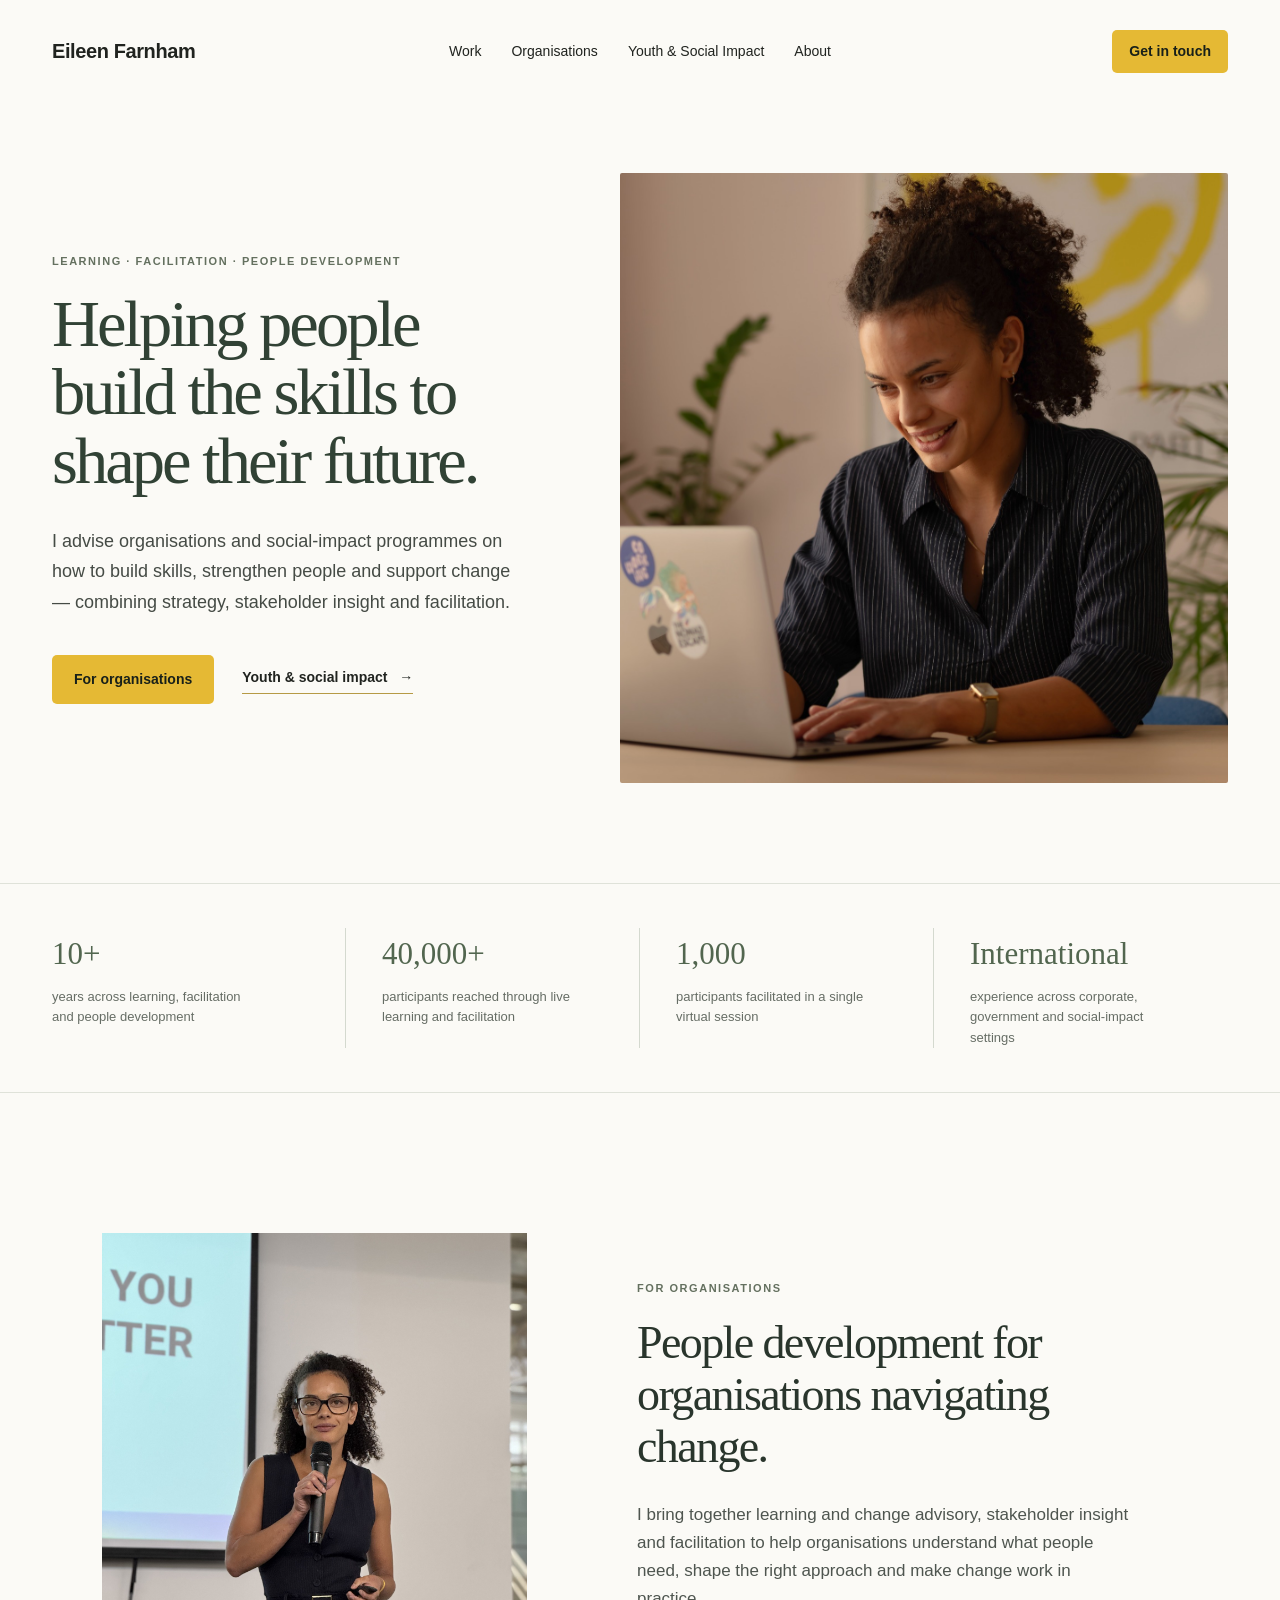
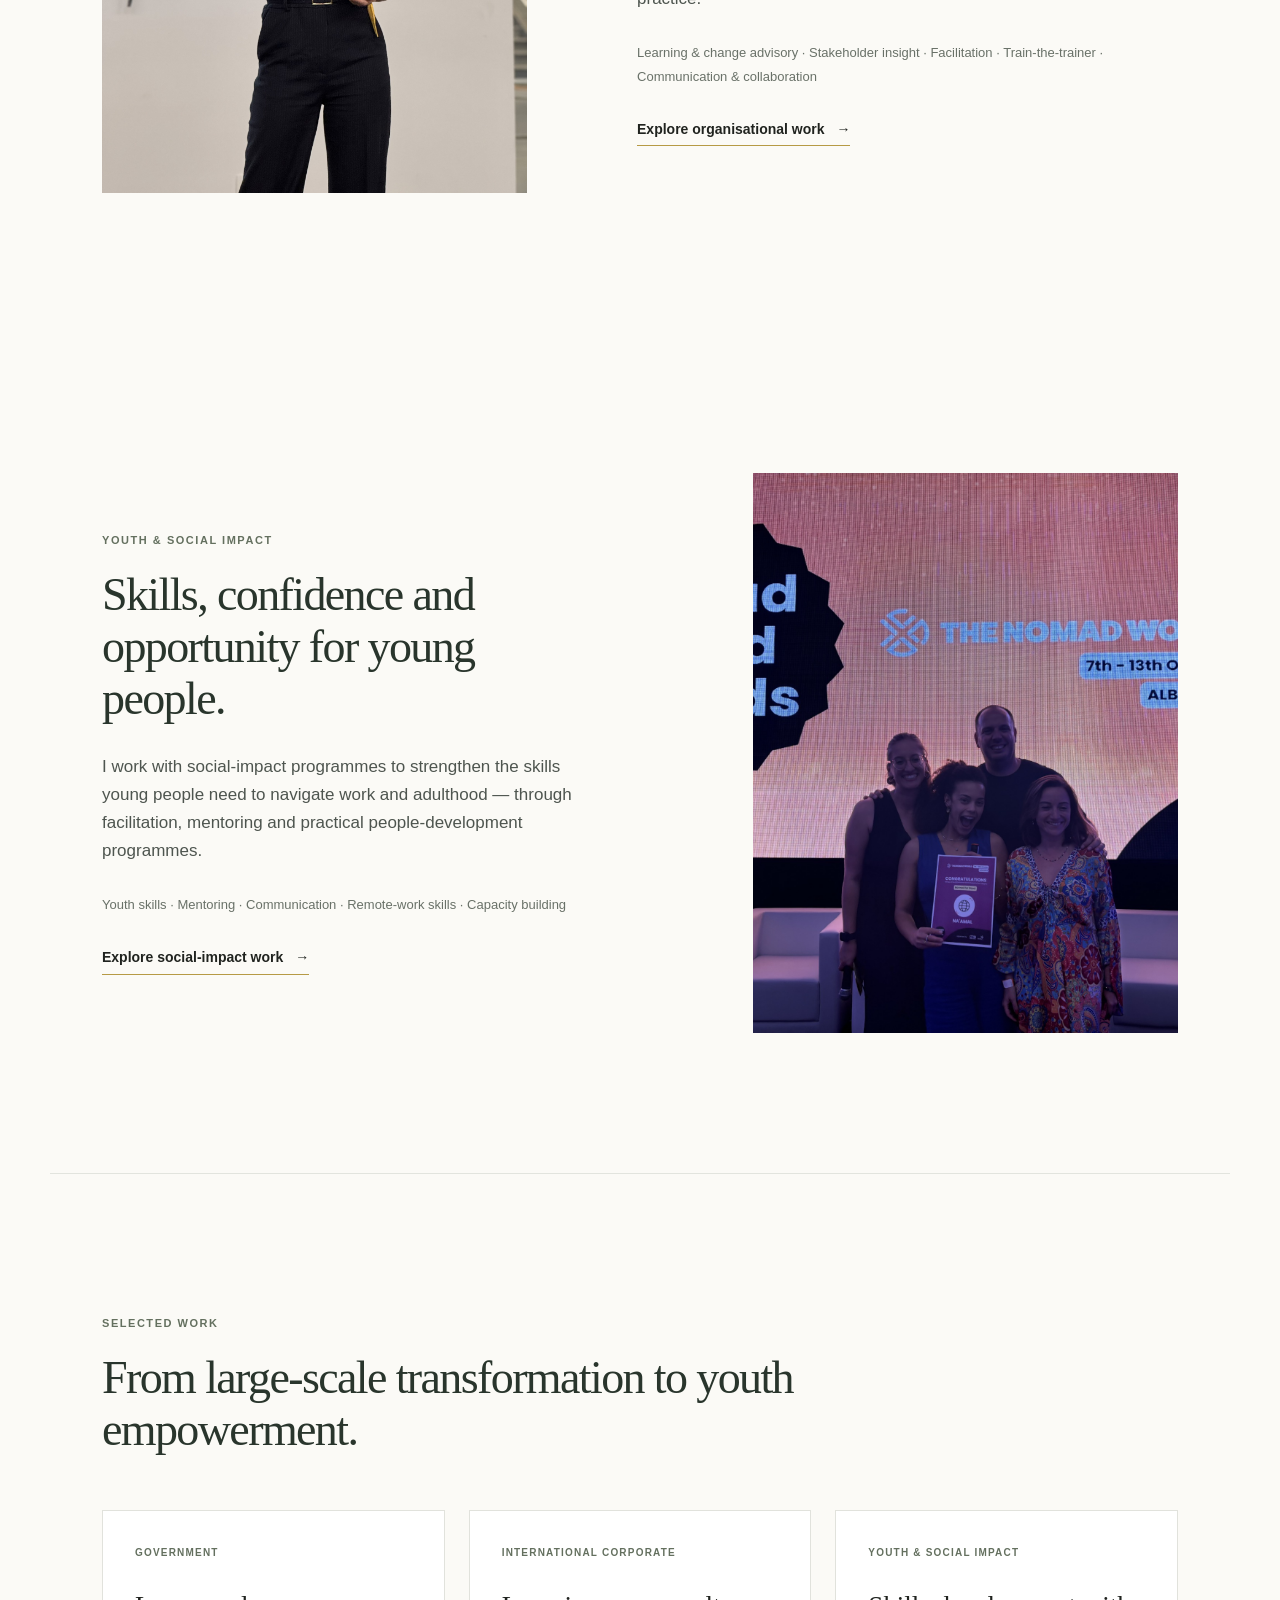
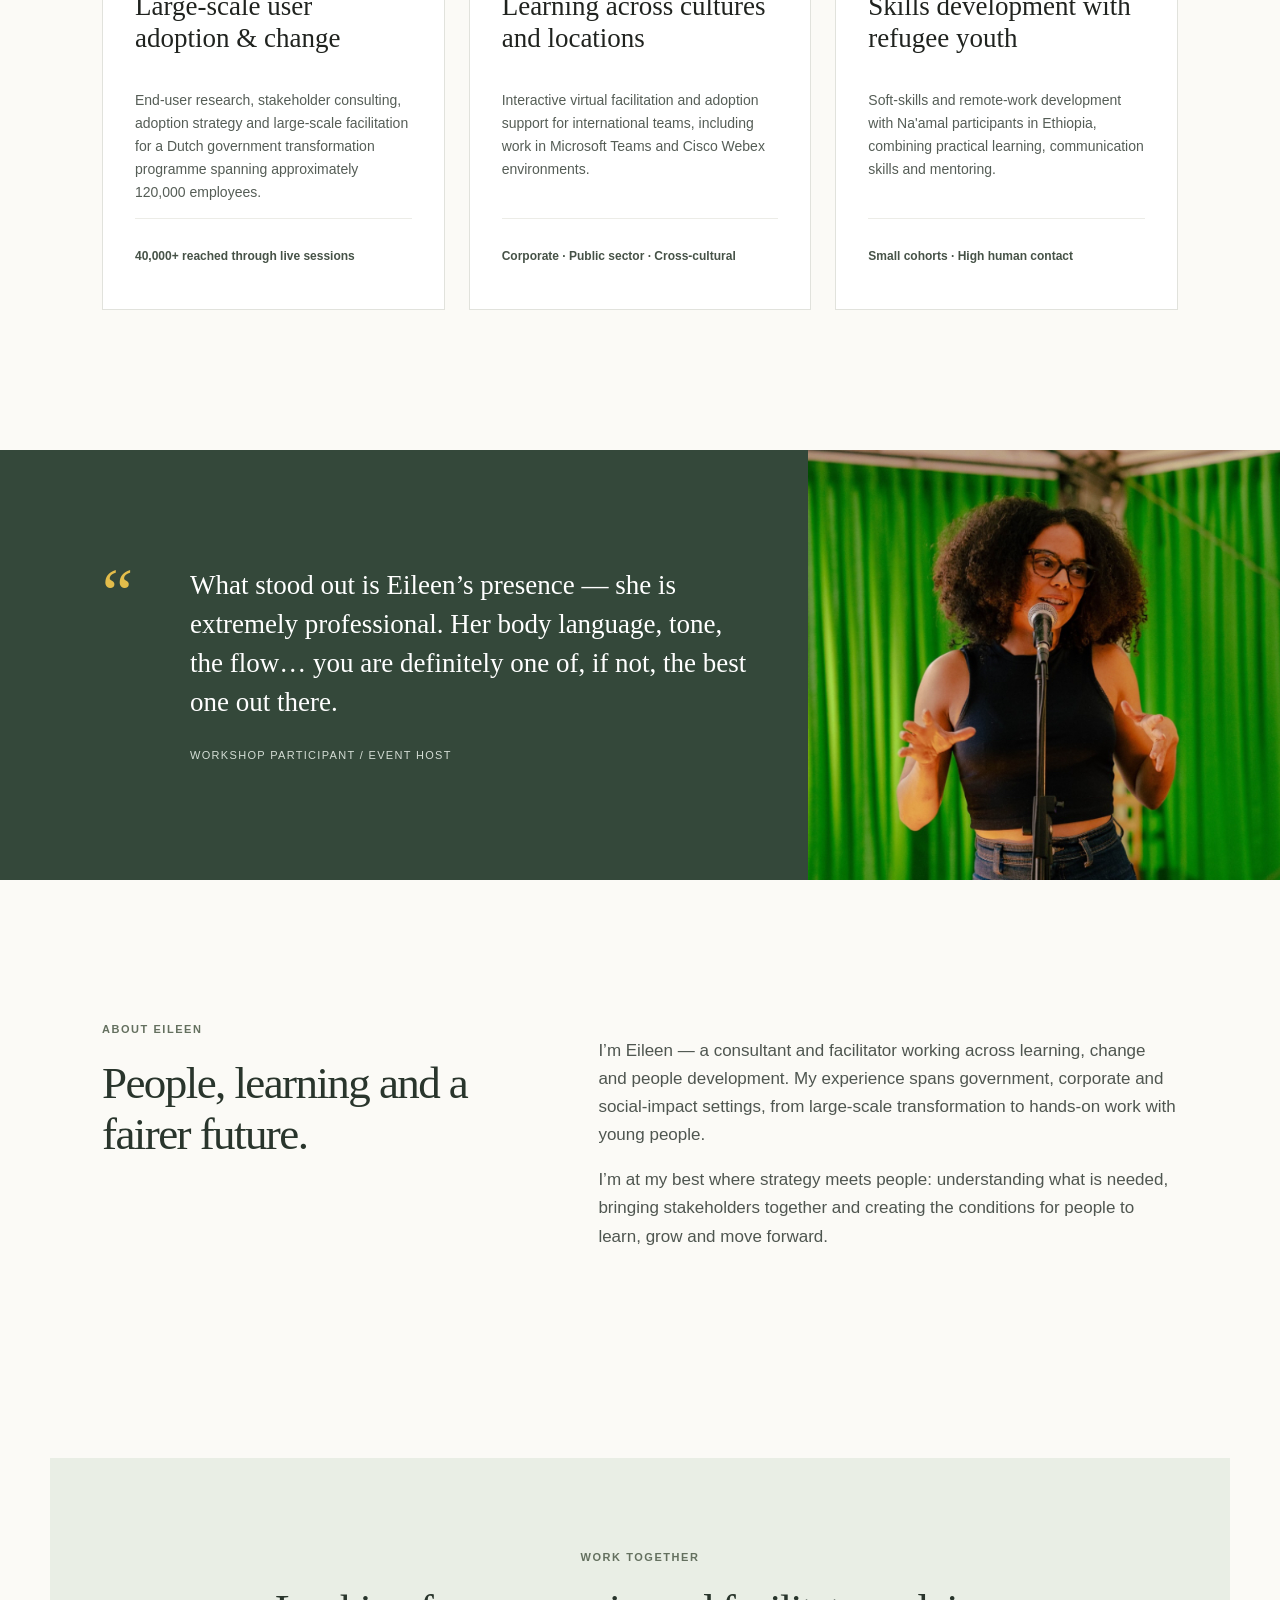
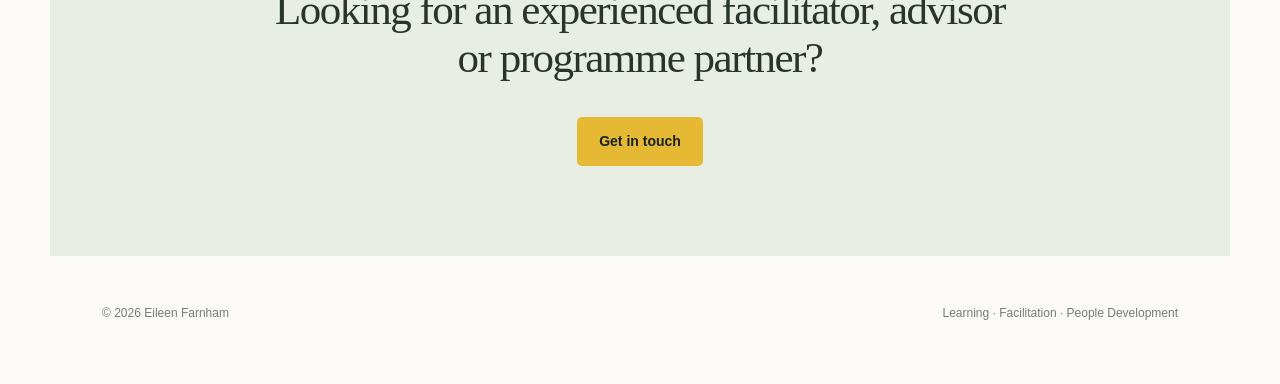
==== index.html @ 0fb41e47 "Add files via upload" ====
<!doctype html>
<html lang="en">
<head>
  <meta charset="utf-8">
  <meta name="viewport" content="width=device-width, initial-scale=1">
  <meta name="description" content="Eileen Farnham — learning, facilitation and people development consultant.">
  <title>Eileen Farnham | Learning, Facilitation & People Development</title>
  <link rel="stylesheet" href="styles.css">
</head>
<body>
<header class="site-header">
  <a class="brand" href="#top">Eileen Farnham</a>
  <nav aria-label="Main navigation">
    <a href="#work">Work</a>
    <a href="#organisations">Organisations</a>
    <a href="#impact">Youth & Social Impact</a>
    <a href="#about">About</a>
  </nav>
  <a class="button small" href="mailto:hello@eileenfarnham.com">Get in touch</a>
</header>

<main id="top">
  <section class="hero">
    <div class="hero-copy">
      <p class="eyebrow">Learning · Facilitation · People Development</p>
      <h1>Helping people build the skills to shape their future.</h1>
      <p class="lead">I advise organisations and social-impact programmes on how to build skills, strengthen people and support change — combining strategy, stakeholder insight and facilitation.</p>
      <div class="actions">
        <a class="button" href="#organisations">For organisations</a>
        <a class="text-link" href="#impact">Youth & social impact <span>→</span></a>
      </div>
    </div>
    <figure class="hero-image">
      <img src="assets/hero.jpg" alt="Eileen working at a laptop">
    </figure>
  </section>

  <section class="proof" aria-label="Experience highlights">
    <div><strong>10+</strong><span>years across learning, facilitation and people development</span></div>
    <div><strong>40,000+</strong><span>participants reached through live learning and facilitation</span></div>
    <div><strong>1,000</strong><span>participants facilitated in a single virtual session</span></div>
    <div><strong>International</strong><span>experience across corporate, government and social-impact settings</span></div>
  </section>

  <section class="pathways section" id="organisations">
    <div class="path-image"><img src="assets/facilitation.jpg" alt="Eileen facilitating a session"></div>
    <div class="path-copy">
      <p class="eyebrow">For organisations</p>
      <h2>People development for organisations navigating change.</h2>
      <p>I bring together learning and change advisory, stakeholder insight and facilitation to help organisations understand what people need, shape the right approach and make change work in practice.</p>
      <p class="services">Learning & change advisory · Stakeholder insight · Facilitation · Train-the-trainer · Communication & collaboration</p>
      <a class="text-link" href="#work">Explore organisational work <span>→</span></a>
    </div>
  </section>

  <section class="pathways reverse section" id="impact">
    <div class="path-image"><img src="assets/impact.jpg" alt="Social-impact event connected to Na'amal"></div>
    <div class="path-copy">
      <p class="eyebrow">Youth & social impact</p>
      <h2>Skills, confidence and opportunity for young people.</h2>
      <p>I work with social-impact programmes to strengthen the skills young people need to navigate work and adulthood — through facilitation, mentoring and practical people-development programmes.</p>
      <p class="services">Youth skills · Mentoring · Communication · Remote-work skills · Capacity building</p>
      <a class="text-link" href="#work">Explore social-impact work <span>→</span></a>
    </div>
  </section>

  <section class="work section" id="work">
    <div class="section-heading">
      <div>
        <p class="eyebrow">Selected work</p>
        <h2>From large-scale transformation to youth empowerment.</h2>
      </div>
    </div>
    <div class="work-grid">
      <article>
        <p class="tag">Government</p>
        <h3>Large-scale user adoption & change</h3>
        <p>End-user research, stakeholder consulting, adoption strategy and large-scale facilitation for a Dutch government transformation programme spanning approximately 120,000 employees.</p>
        <p class="metric">40,000+ reached through live sessions</p>
      </article>
      <article>
        <p class="tag">International corporate</p>
        <h3>Learning across cultures and locations</h3>
        <p>Interactive virtual facilitation and adoption support for international teams, including work in Microsoft Teams and Cisco Webex environments.</p>
        <p class="metric">Corporate · Public sector · Cross-cultural</p>
      </article>
      <article>
        <p class="tag">Youth & social impact</p>
        <h3>Skills development with refugee youth</h3>
        <p>Soft-skills and remote-work development with Na'amal participants in Ethiopia, combining practical learning, communication skills and mentoring.</p>
        <p class="metric">Small cohorts · High human contact</p>
      </article>
    </div>
  </section>

  <section class="quote section">
    <div class="quote-mark">“</div>
    <blockquote>
      <p>What stood out is Eileen’s presence — she is extremely professional. Her body language, tone, the flow… you are definitely one of, if not, the best one out there.</p>
      <footer>Workshop participant / event host</footer>
    </blockquote>
    <img src="assets/speaking.jpg" alt="Eileen speaking on stage">
  </section>

  <section class="about section" id="about">
    <div>
      <p class="eyebrow">About Eileen</p>
      <h2>People, learning and a fairer future.</h2>
    </div>
    <div>
      <p>I’m Eileen — a consultant and facilitator working across learning, change and people development. My experience spans government, corporate and social-impact settings, from large-scale transformation to hands-on work with young people.</p>
      <p>I’m at my best where strategy meets people: understanding what is needed, bringing stakeholders together and creating the conditions for people to learn, grow and move forward.</p>
    </div>
  </section>

  <section class="contact">
    <p class="eyebrow">Work together</p>
    <h2>Looking for an experienced facilitator, advisor or programme partner?</h2>
    <a class="button" href="mailto:hello@eileenfarnham.com">Get in touch</a>
  </section>
</main>

<footer class="footer">
  <span>© 2026 Eileen Farnham</span>
  <span>Learning · Facilitation · People Development</span>
</footer>
</body>
</html>
---- styles.css ----
*{box-sizing:border-box}html{scroll-behavior:smooth}body{margin:0;background:#fbfaf6;color:#20231f;font-family:Inter,ui-sans-serif,-apple-system,BlinkMacSystemFont,"Segoe UI",sans-serif;line-height:1.65}a{color:inherit;text-decoration:none}img{display:block;width:100%;height:100%;object-fit:cover}.site-header{max-width:1280px;margin:auto;padding:30px 52px;display:grid;grid-template-columns:1fr auto 1fr;align-items:center;gap:32px}.brand{font-size:20px;font-weight:650;letter-spacing:-.02em}.site-header nav{display:flex;gap:30px;font-size:14px}.site-header>.button{justify-self:end}.button{display:inline-flex;align-items:center;justify-content:center;background:#e5b934;color:#182019;border-radius:5px;padding:13px 22px;font-size:14px;font-weight:650}.button.small{padding:10px 17px}.text-link{display:inline-block;border-bottom:1px solid #b69a45;padding-bottom:4px;font-size:14px;font-weight:600}.text-link span{margin-left:8px}.hero{max-width:1280px;margin:0 auto;padding:70px 52px 100px;display:grid;grid-template-columns:minmax(0,.88fr) minmax(420px,1.12fr);gap:90px;align-items:center}.hero-copy{max-width:570px}.eyebrow{text-transform:uppercase;letter-spacing:.14em;font-size:11px;font-weight:700;color:#64705f;margin:0 0 20px}.hero h1{font-family:Georgia,"Times New Roman",serif;font-size:clamp(46px,5.2vw,72px);line-height:1.03;letter-spacing:-.045em;font-weight:500;margin:0 0 30px;color:#314235}.lead{font-size:18px;line-height:1.7;max-width:590px;margin:0;color:#454b45}.actions{display:flex;gap:28px;align-items:center;margin-top:38px}.hero-image{margin:0;height:610px;overflow:hidden;border-radius:2px}.hero-image img{object-position:52% center}.proof{border-top:1px solid #dfe2d9;border-bottom:1px solid #dfe2d9;max-width:1280px;margin:0 auto;padding:44px 52px;display:grid;grid-template-columns:repeat(4,1fr);gap:0}.proof div{padding:0 36px;border-right:1px solid #d4d9cf}.proof div:first-child{padding-left:0}.proof div:last-child{border:0}.proof strong{display:block;color:#52664f;font-family:Georgia,serif;font-size:31px;font-weight:500;margin-bottom:8px}.proof span{display:block;font-size:13px;line-height:1.55;color:#666d65;max-width:200px}.section{max-width:1180px;margin:0 auto;padding:140px 52px}.pathways{display:grid;grid-template-columns:.88fr 1.12fr;gap:110px;align-items:center}.pathways.reverse{grid-template-columns:1.12fr .88fr}.pathways.reverse .path-image{order:2}.pathways.reverse .path-copy{order:1}.path-image{height:560px}.path-copy{max-width:500px}.path-copy h2,.section-heading h2,.about h2,.contact h2{font-family:Georgia,"Times New Roman",serif;font-weight:500;letter-spacing:-.035em;line-height:1.13;margin:0;color:#29352c}.path-copy h2{font-size:46px;margin-bottom:28px}.path-copy>p:not(.eyebrow):not(.services){font-size:17px;color:#4e554f}.services{font-size:13px;line-height:1.8;color:#697168;margin:28px 0}.work{border-top:1px solid #e2e4de}.section-heading{display:flex;justify-content:space-between;align-items:end;margin-bottom:54px}.section-heading h2{font-size:46px;max-width:760px}.work-grid{display:grid;grid-template-columns:repeat(3,1fr);gap:24px}.work-grid article{background:#fff;border:1px solid #e1e2dc;padding:34px 32px 30px;min-height:360px;display:flex;flex-direction:column}.tag{font-size:10px;text-transform:uppercase;letter-spacing:.12em;color:#64705f;font-weight:700;margin:0 0 30px}.work-grid h3{font-family:Georgia,serif;font-weight:500;font-size:27px;line-height:1.18;margin:0 0 20px}.work-grid article>p:not(.tag):not(.metric){color:#555d56;font-size:14px}.metric{margin-top:auto;padding-top:28px;border-top:1px solid #ecece7;font-size:12px;font-weight:650;color:#465247}.quote{max-width:none;background:#34483a;color:#fff;display:grid;grid-template-columns:60px minmax(0,590px) minmax(360px,1fr);gap:28px;align-items:center;padding:0 0 0 max(52px,calc((100vw - 1180px)/2 + 52px));overflow:hidden}.quote-mark{font-family:Georgia,serif;font-size:70px;color:#e3bd4b;align-self:start;padding-top:86px}.quote blockquote{margin:0;padding:90px 30px 90px 0}.quote blockquote p{font-family:Georgia,serif;font-size:27px;line-height:1.45;margin:0 0 24px}.quote footer{font-size:11px;text-transform:uppercase;letter-spacing:.12em;color:#d4ddd5}.quote img{height:430px;min-width:100%;object-position:center 28%}.about{display:grid;grid-template-columns:.8fr 1.2fr;gap:110px}.about h2{font-size:45px}.about>div:last-child{font-size:17px;color:#4f5650;max-width:620px}.contact{margin:50px auto 0;background:#e9eee5;max-width:1180px;padding:90px 70px;text-align:center}.contact h2{font-size:43px;max-width:760px;margin:0 auto 34px}.footer{max-width:1180px;margin:0 auto;padding:48px 52px 60px;display:flex;justify-content:space-between;color:#767c76;font-size:12px}@media(max-width:900px){.site-header{grid-template-columns:1fr auto;padding:24px}.site-header nav{display:none}.hero{grid-template-columns:1fr;padding:45px 24px 70px;gap:50px}.hero-image{height:480px}.proof{grid-template-columns:1fr 1fr;padding:32px 24px}.proof div{padding:22px;border-right:0;border-bottom:1px solid #d4d9cf}.proof div:nth-last-child(-n+2){border-bottom:0}.section{padding:90px 24px}.pathways,.pathways.reverse{grid-template-columns:1fr;gap:48px}.pathways.reverse .path-image,.pathways.reverse .path-copy{order:initial}.path-image{height:480px}.work-grid{grid-template-columns:1fr}.quote{grid-template-columns:42px 1fr;padding-left:24px}.quote img{display:none}.about{grid-template-columns:1fr;gap:36px}.contact{margin:20px 24px 0;padding:70px 30px}.footer{padding:38px 24px;gap:20px;flex-direction:column}}@media(max-width:560px){.hero h1{font-size:46px}.hero-image{height:390px}.proof{grid-template-columns:1fr}.proof div,.proof div:nth-last-child(-n+2){border-bottom:1px solid #d4d9cf}.proof div:last-child{border-bottom:0}.actions{align-items:flex-start;flex-direction:column}.path-image{height:390px}.path-copy h2,.section-heading h2,.about h2,.contact h2{font-size:36px}.quote blockquote p{font-size:22px}.footer span:last-child{display:none}}
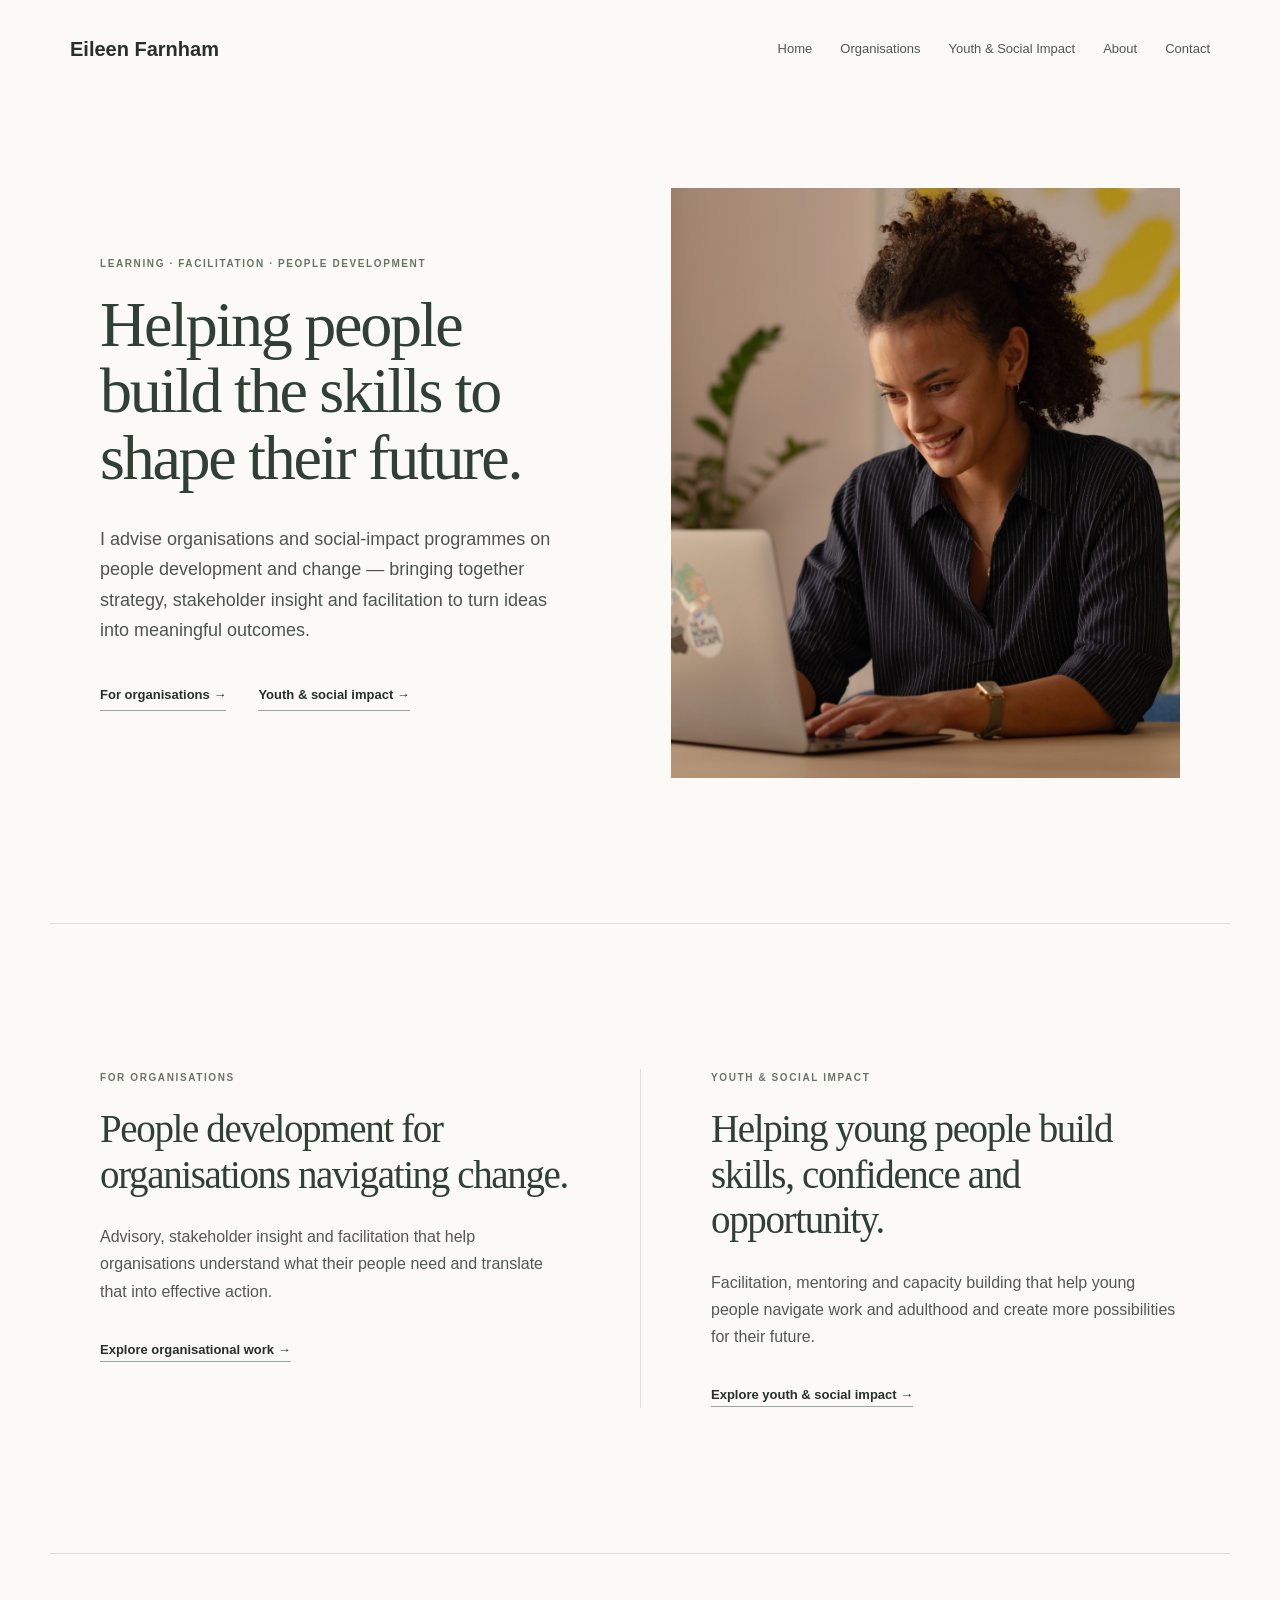
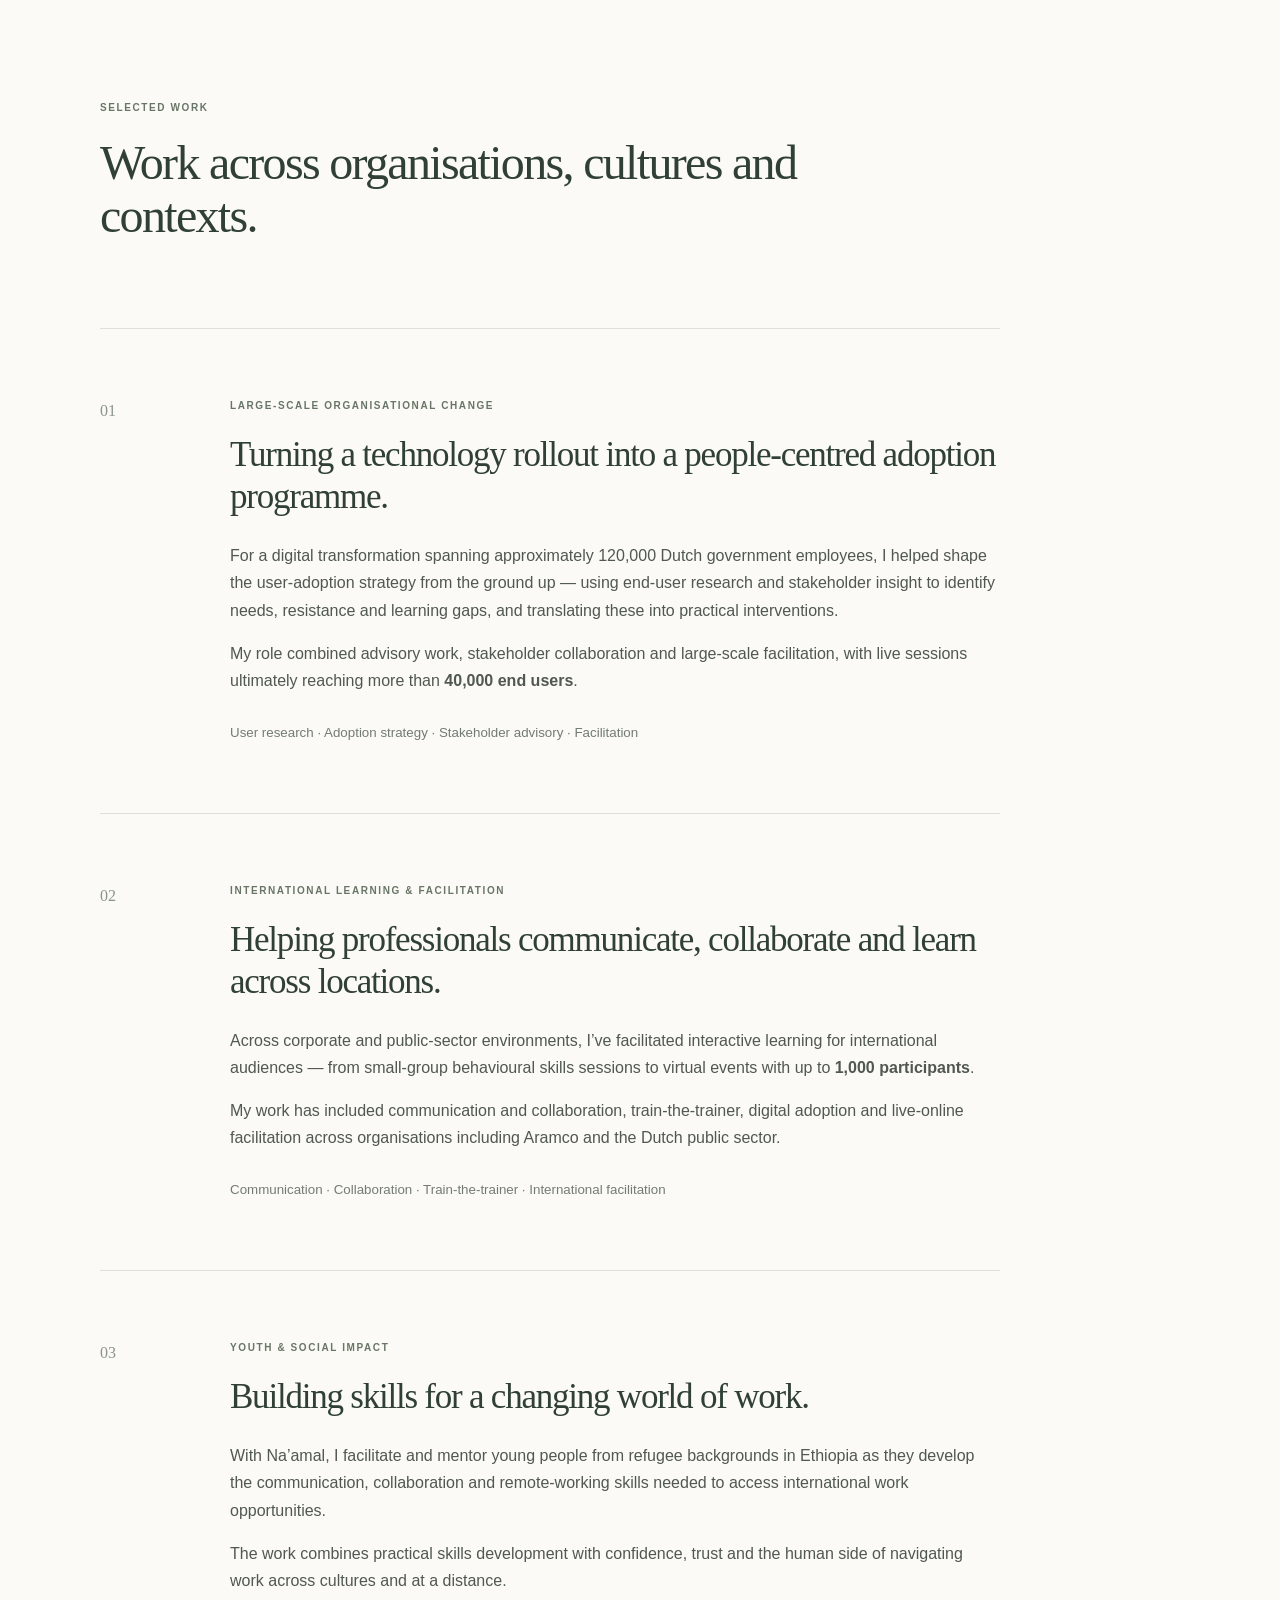
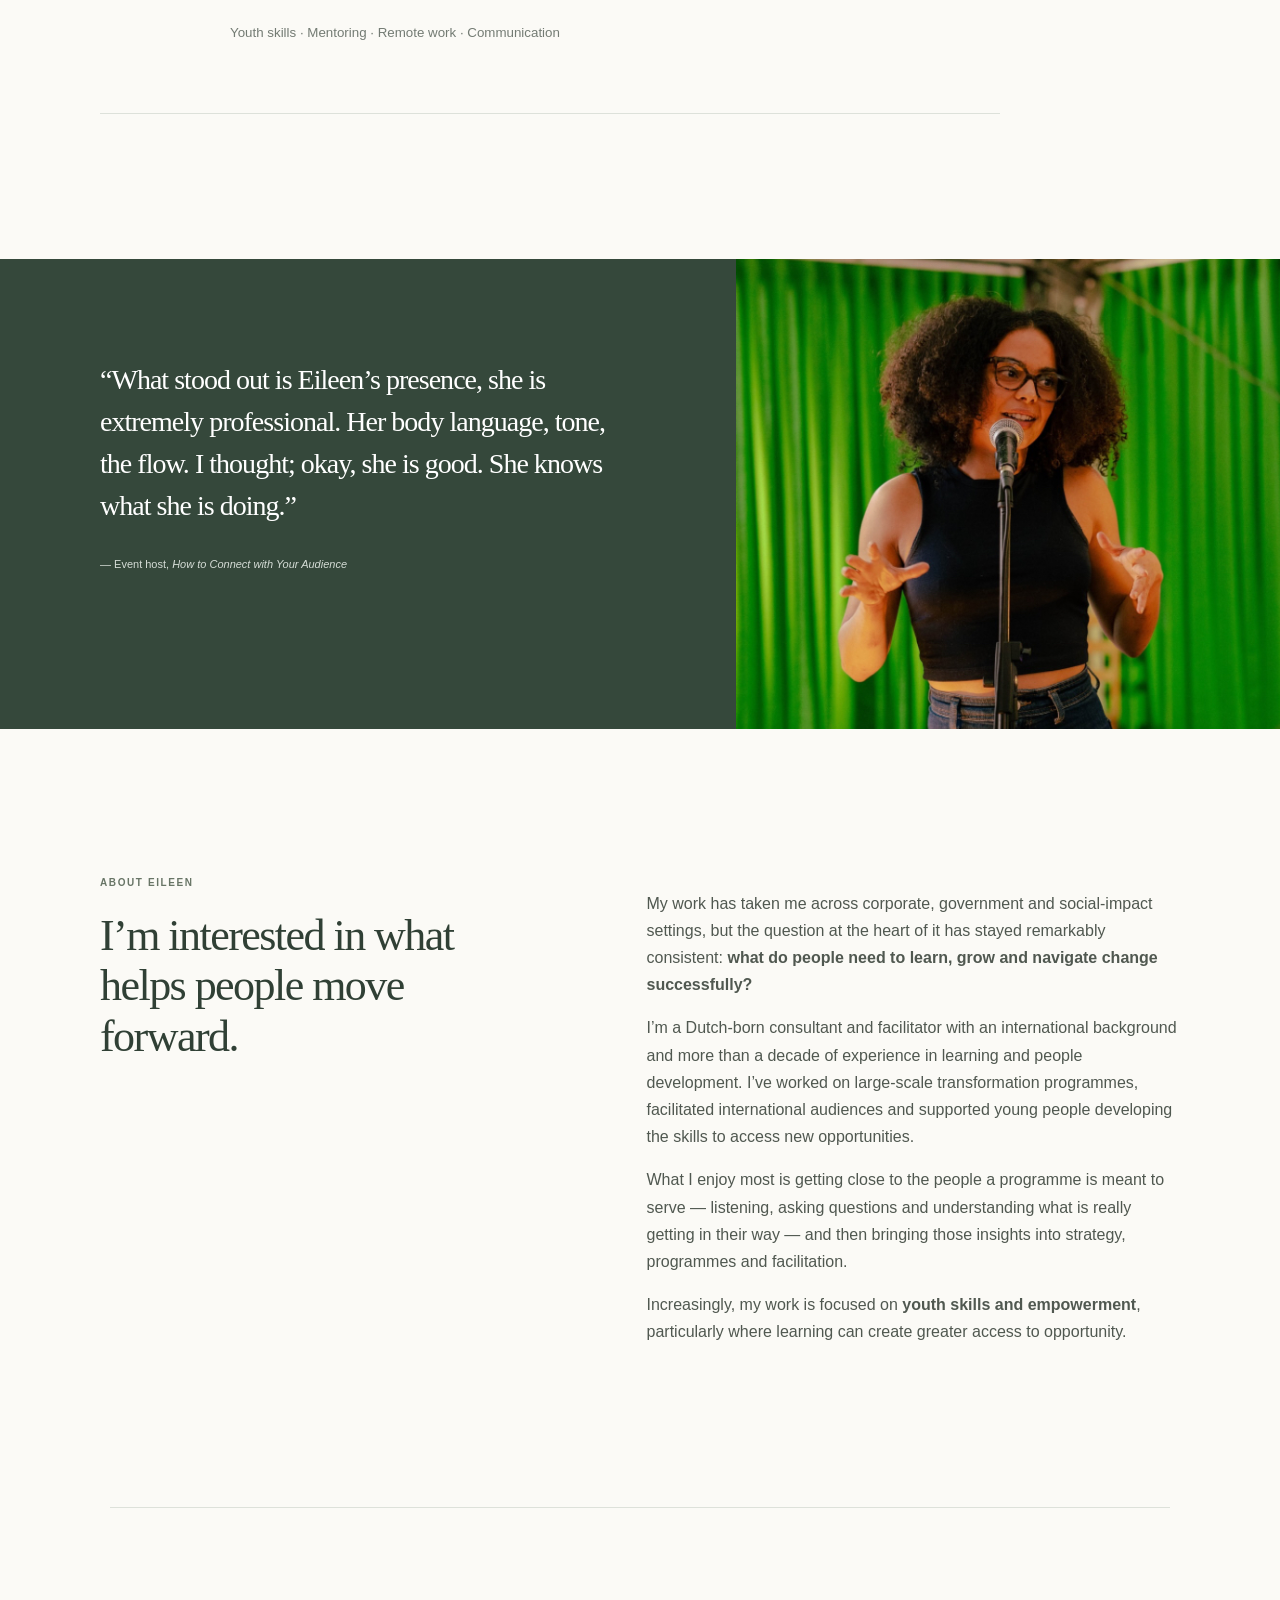
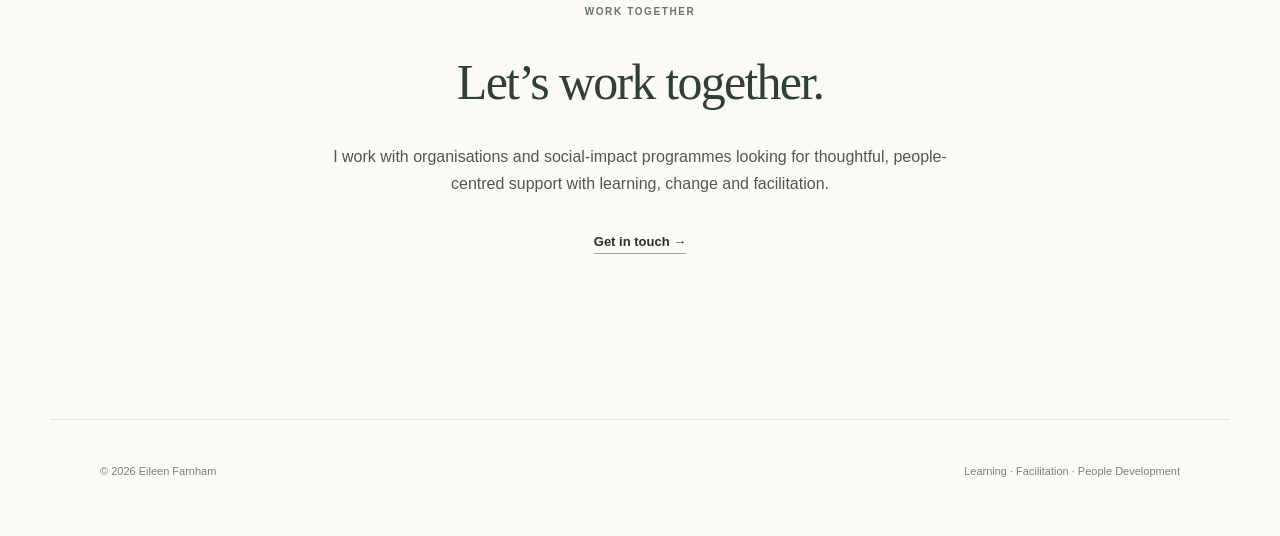
==== commit dc590b0c: "Revise HTML structure and content for clarity Updated the meta description and title for better clar" ====
--- a/index.html
+++ b/index.html
@@ -3,126 +3,275 @@
 <head>
   <meta charset="utf-8">
   <meta name="viewport" content="width=device-width, initial-scale=1">
-  <meta name="description" content="Eileen Farnham — learning, facilitation and people development consultant.">
-  <title>Eileen Farnham | Learning, Facilitation & People Development</title>
+  <meta name="description" content="Eileen Farnham — consultant and facilitator working across people development, change and social impact.">
+  <title>Eileen Farnham | People Development, Change & Facilitation</title>
   <link rel="stylesheet" href="styles.css">
 </head>
+
 <body>
-<header class="site-header">
+
+<header>
   <a class="brand" href="#top">Eileen Farnham</a>
-  <nav aria-label="Main navigation">
-    <a href="#work">Work</a>
+
+  <nav>
+    <a href="#top">Home</a>
     <a href="#organisations">Organisations</a>
     <a href="#impact">Youth & Social Impact</a>
     <a href="#about">About</a>
+    <a href="#contact">Contact</a>
   </nav>
-  <a class="button small" href="mailto:hello@eileenfarnham.com">Get in touch</a>
 </header>
 
 <main id="top">
+
   <section class="hero">
-    <div class="hero-copy">
+    <div>
       <p class="eyebrow">Learning · Facilitation · People Development</p>
+
       <h1>Helping people build the skills to shape their future.</h1>
-      <p class="lead">I advise organisations and social-impact programmes on how to build skills, strengthen people and support change — combining strategy, stakeholder insight and facilitation.</p>
-      <div class="actions">
-        <a class="button" href="#organisations">For organisations</a>
-        <a class="text-link" href="#impact">Youth & social impact <span>→</span></a>
-      </div>
-    </div>
-    <figure class="hero-image">
-      <img src="assets/hero.jpg" alt="Eileen working at a laptop">
-    </figure>
-  </section>
-
-  <section class="proof" aria-label="Experience highlights">
-    <div><strong>10+</strong><span>years across learning, facilitation and people development</span></div>
-    <div><strong>40,000+</strong><span>participants reached through live learning and facilitation</span></div>
-    <div><strong>1,000</strong><span>participants facilitated in a single virtual session</span></div>
-    <div><strong>International</strong><span>experience across corporate, government and social-impact settings</span></div>
-  </section>
-
-  <section class="pathways section" id="organisations">
-    <div class="path-image"><img src="assets/facilitation.jpg" alt="Eileen facilitating a session"></div>
-    <div class="path-copy">
+
+      <p class="lead">
+        I advise organisations and social-impact programmes on people development
+        and change — bringing together strategy, stakeholder insight and
+        facilitation to turn ideas into meaningful outcomes.
+      </p>
+
+      <div class="links">
+        <a href="#organisations">For organisations →</a>
+        <a href="#impact">Youth & social impact →</a>
+      </div>
+    </div>
+
+    <img src="assets/hero.jpg" alt="Eileen Farnham working at a laptop">
+  </section>
+
+
+  <section class="pathways wrap">
+
+    <article id="organisations">
       <p class="eyebrow">For organisations</p>
+
       <h2>People development for organisations navigating change.</h2>
-      <p>I bring together learning and change advisory, stakeholder insight and facilitation to help organisations understand what people need, shape the right approach and make change work in practice.</p>
-      <p class="services">Learning & change advisory · Stakeholder insight · Facilitation · Train-the-trainer · Communication & collaboration</p>
-      <a class="text-link" href="#work">Explore organisational work <span>→</span></a>
-    </div>
-  </section>
-
-  <section class="pathways reverse section" id="impact">
-    <div class="path-image"><img src="assets/impact.jpg" alt="Social-impact event connected to Na'amal"></div>
-    <div class="path-copy">
-      <p class="eyebrow">Youth & social impact</p>
-      <h2>Skills, confidence and opportunity for young people.</h2>
-      <p>I work with social-impact programmes to strengthen the skills young people need to navigate work and adulthood — through facilitation, mentoring and practical people-development programmes.</p>
-      <p class="services">Youth skills · Mentoring · Communication · Remote-work skills · Capacity building</p>
-      <a class="text-link" href="#work">Explore social-impact work <span>→</span></a>
-    </div>
-  </section>
-
-  <section class="work section" id="work">
-    <div class="section-heading">
+
+      <p>
+        Advisory, stakeholder insight and facilitation that help organisations
+        understand what their people need and translate that into effective action.
+      </p>
+
+      <a class="arrow" href="#work">Explore organisational work →</a>
+    </article>
+
+
+    <article id="impact">
+      <p class="eyebrow">Youth & Social Impact</p>
+
+      <h2>Helping young people build skills, confidence and opportunity.</h2>
+
+      <p>
+        Facilitation, mentoring and capacity building that help young people
+        navigate work and adulthood and create more possibilities for their future.
+      </p>
+
+      <a class="arrow" href="#work">Explore youth & social impact →</a>
+    </article>
+
+  </section>
+
+
+  <section class="work wrap" id="work">
+
+    <p class="eyebrow">Selected work</p>
+
+    <h2 class="section-title">
+      Work across organisations, cultures and contexts.
+    </h2>
+
+
+    <article class="project">
+
+      <span>01</span>
+
       <div>
-        <p class="eyebrow">Selected work</p>
-        <h2>From large-scale transformation to youth empowerment.</h2>
-      </div>
-    </div>
-    <div class="work-grid">
-      <article>
-        <p class="tag">Government</p>
-        <h3>Large-scale user adoption & change</h3>
-        <p>End-user research, stakeholder consulting, adoption strategy and large-scale facilitation for a Dutch government transformation programme spanning approximately 120,000 employees.</p>
-        <p class="metric">40,000+ reached through live sessions</p>
-      </article>
-      <article>
-        <p class="tag">International corporate</p>
-        <h3>Learning across cultures and locations</h3>
-        <p>Interactive virtual facilitation and adoption support for international teams, including work in Microsoft Teams and Cisco Webex environments.</p>
-        <p class="metric">Corporate · Public sector · Cross-cultural</p>
-      </article>
-      <article>
-        <p class="tag">Youth & social impact</p>
-        <h3>Skills development with refugee youth</h3>
-        <p>Soft-skills and remote-work development with Na'amal participants in Ethiopia, combining practical learning, communication skills and mentoring.</p>
-        <p class="metric">Small cohorts · High human contact</p>
-      </article>
-    </div>
-  </section>
-
-  <section class="quote section">
-    <div class="quote-mark">“</div>
-    <blockquote>
-      <p>What stood out is Eileen’s presence — she is extremely professional. Her body language, tone, the flow… you are definitely one of, if not, the best one out there.</p>
-      <footer>Workshop participant / event host</footer>
-    </blockquote>
+        <p class="eyebrow">Large-scale organisational change</p>
+
+        <h3>
+          Turning a technology rollout into a people-centred adoption programme.
+        </h3>
+
+        <p>
+          For a digital transformation spanning approximately 120,000 Dutch
+          government employees, I helped shape the user-adoption strategy from
+          the ground up — using end-user research and stakeholder insight to
+          identify needs, resistance and learning gaps, and translating these
+          into practical interventions.
+        </p>
+
+        <p>
+          My role combined advisory work, stakeholder collaboration and
+          large-scale facilitation, with live sessions ultimately reaching more
+          than <strong>40,000 end users</strong>.
+        </p>
+
+        <small>
+          User research · Adoption strategy · Stakeholder advisory · Facilitation
+        </small>
+      </div>
+
+    </article>
+
+
+    <article class="project">
+
+      <span>02</span>
+
+      <div>
+        <p class="eyebrow">International learning & facilitation</p>
+
+        <h3>
+          Helping professionals communicate, collaborate and learn across locations.
+        </h3>
+
+        <p>
+          Across corporate and public-sector environments, I’ve facilitated
+          interactive learning for international audiences — from small-group
+          behavioural skills sessions to virtual events with up to
+          <strong>1,000 participants</strong>.
+        </p>
+
+        <p>
+          My work has included communication and collaboration,
+          train-the-trainer, digital adoption and live-online facilitation across
+          organisations including Aramco and the Dutch public sector.
+        </p>
+
+        <small>
+          Communication · Collaboration · Train-the-trainer · International facilitation
+        </small>
+      </div>
+
+    </article>
+
+
+    <article class="project">
+
+      <span>03</span>
+
+      <div>
+        <p class="eyebrow">Youth & social impact</p>
+
+        <h3>Building skills for a changing world of work.</h3>
+
+        <p>
+          With Na’amal, I facilitate and mentor young people from refugee
+          backgrounds in Ethiopia as they develop the communication,
+          collaboration and remote-working skills needed to access international
+          work opportunities.
+        </p>
+
+        <p>
+          The work combines practical skills development with confidence, trust
+          and the human side of navigating work across cultures and at a distance.
+        </p>
+
+        <small>
+          Youth skills · Mentoring · Remote work · Communication
+        </small>
+      </div>
+
+    </article>
+
+  </section>
+
+
+  <section class="quote">
+
+    <div>
+      <blockquote>
+        “What stood out is Eileen’s presence, she is extremely professional.
+        Her body language, tone, the flow. I thought; okay, she is good.
+        She knows what she is doing.”
+      </blockquote>
+
+      <p>
+        — Event host, <em>How to Connect with Your Audience</em>
+      </p>
+    </div>
+
     <img src="assets/speaking.jpg" alt="Eileen speaking on stage">
-  </section>
-
-  <section class="about section" id="about">
+
+  </section>
+
+
+  <section class="about wrap" id="about">
+
     <div>
       <p class="eyebrow">About Eileen</p>
-      <h2>People, learning and a fairer future.</h2>
-    </div>
-    <div>
-      <p>I’m Eileen — a consultant and facilitator working across learning, change and people development. My experience spans government, corporate and social-impact settings, from large-scale transformation to hands-on work with young people.</p>
-      <p>I’m at my best where strategy meets people: understanding what is needed, bringing stakeholders together and creating the conditions for people to learn, grow and move forward.</p>
-    </div>
-  </section>
-
-  <section class="contact">
+
+      <h2>I’m interested in what helps people move forward.</h2>
+    </div>
+
+
+    <div>
+
+      <p>
+        My work has taken me across corporate, government and social-impact
+        settings, but the question at the heart of it has stayed remarkably
+        consistent:
+        <strong>
+          what do people need to learn, grow and navigate change successfully?
+        </strong>
+      </p>
+
+      <p>
+        I’m a Dutch-born consultant and facilitator with an international
+        background and more than a decade of experience in learning and people
+        development. I’ve worked on large-scale transformation programmes,
+        facilitated international audiences and supported young people
+        developing the skills to access new opportunities.
+      </p>
+
+      <p>
+        What I enjoy most is getting close to the people a programme is meant
+        to serve — listening, asking questions and understanding what is really
+        getting in their way — and then bringing those insights into strategy,
+        programmes and facilitation.
+      </p>
+
+      <p>
+        Increasingly, my work is focused on
+        <strong>youth skills and empowerment</strong>, particularly where
+        learning can create greater access to opportunity.
+      </p>
+
+    </div>
+
+  </section>
+
+
+  <section class="contact" id="contact">
+
     <p class="eyebrow">Work together</p>
-    <h2>Looking for an experienced facilitator, advisor or programme partner?</h2>
-    <a class="button" href="mailto:hello@eileenfarnham.com">Get in touch</a>
-  </section>
+
+    <h2>Let’s work together.</h2>
+
+    <p>
+      I work with organisations and social-impact programmes looking for
+      thoughtful, people-centred support with learning, change and facilitation.
+    </p>
+
+    <a class="arrow" href="mailto:hello@eileenfarnham.com">
+      Get in touch →
+    </a>
+
+  </section>
+
 </main>
 
-<footer class="footer">
+
+<footer>
   <span>© 2026 Eileen Farnham</span>
   <span>Learning · Facilitation · People Development</span>
 </footer>
+
 </body>
 </html>
--- a/styles.css
+++ b/styles.css
@@ -1 +1 @@
-*{box-sizing:border-box}html{scroll-behavior:smooth}body{margin:0;background:#fbfaf6;color:#20231f;font-family:Inter,ui-sans-serif,-apple-system,BlinkMacSystemFont,"Segoe UI",sans-serif;line-height:1.65}a{color:inherit;text-decoration:none}img{display:block;width:100%;height:100%;object-fit:cover}.site-header{max-width:1280px;margin:auto;padding:30px 52px;display:grid;grid-template-columns:1fr auto 1fr;align-items:center;gap:32px}.brand{font-size:20px;font-weight:650;letter-spacing:-.02em}.site-header nav{display:flex;gap:30px;font-size:14px}.site-header>.button{justify-self:end}.button{display:inline-flex;align-items:center;justify-content:center;background:#e5b934;color:#182019;border-radius:5px;padding:13px 22px;font-size:14px;font-weight:650}.button.small{padding:10px 17px}.text-link{display:inline-block;border-bottom:1px solid #b69a45;padding-bottom:4px;font-size:14px;font-weight:600}.text-link span{margin-left:8px}.hero{max-width:1280px;margin:0 auto;padding:70px 52px 100px;display:grid;grid-template-columns:minmax(0,.88fr) minmax(420px,1.12fr);gap:90px;align-items:center}.hero-copy{max-width:570px}.eyebrow{text-transform:uppercase;letter-spacing:.14em;font-size:11px;font-weight:700;color:#64705f;margin:0 0 20px}.hero h1{font-family:Georgia,"Times New Roman",serif;font-size:clamp(46px,5.2vw,72px);line-height:1.03;letter-spacing:-.045em;font-weight:500;margin:0 0 30px;color:#314235}.lead{font-size:18px;line-height:1.7;max-width:590px;margin:0;color:#454b45}.actions{display:flex;gap:28px;align-items:center;margin-top:38px}.hero-image{margin:0;height:610px;overflow:hidden;border-radius:2px}.hero-image img{object-position:52% center}.proof{border-top:1px solid #dfe2d9;border-bottom:1px solid #dfe2d9;max-width:1280px;margin:0 auto;padding:44px 52px;display:grid;grid-template-columns:repeat(4,1fr);gap:0}.proof div{padding:0 36px;border-right:1px solid #d4d9cf}.proof div:first-child{padding-left:0}.proof div:last-child{border:0}.proof strong{display:block;color:#52664f;font-family:Georgia,serif;font-size:31px;font-weight:500;margin-bottom:8px}.proof span{display:block;font-size:13px;line-height:1.55;color:#666d65;max-width:200px}.section{max-width:1180px;margin:0 auto;padding:140px 52px}.pathways{display:grid;grid-template-columns:.88fr 1.12fr;gap:110px;align-items:center}.pathways.reverse{grid-template-columns:1.12fr .88fr}.pathways.reverse .path-image{order:2}.pathways.reverse .path-copy{order:1}.path-image{height:560px}.path-copy{max-width:500px}.path-copy h2,.section-heading h2,.about h2,.contact h2{font-family:Georgia,"Times New Roman",serif;font-weight:500;letter-spacing:-.035em;line-height:1.13;margin:0;color:#29352c}.path-copy h2{font-size:46px;margin-bottom:28px}.path-copy>p:not(.eyebrow):not(.services){font-size:17px;color:#4e554f}.services{font-size:13px;line-height:1.8;color:#697168;margin:28px 0}.work{border-top:1px solid #e2e4de}.section-heading{display:flex;justify-content:space-between;align-items:end;margin-bottom:54px}.section-heading h2{font-size:46px;max-width:760px}.work-grid{display:grid;grid-template-columns:repeat(3,1fr);gap:24px}.work-grid article{background:#fff;border:1px solid #e1e2dc;padding:34px 32px 30px;min-height:360px;display:flex;flex-direction:column}.tag{font-size:10px;text-transform:uppercase;letter-spacing:.12em;color:#64705f;font-weight:700;margin:0 0 30px}.work-grid h3{font-family:Georgia,serif;font-weight:500;font-size:27px;line-height:1.18;margin:0 0 20px}.work-grid article>p:not(.tag):not(.metric){color:#555d56;font-size:14px}.metric{margin-top:auto;padding-top:28px;border-top:1px solid #ecece7;font-size:12px;font-weight:650;color:#465247}.quote{max-width:none;background:#34483a;color:#fff;display:grid;grid-template-columns:60px minmax(0,590px) minmax(360px,1fr);gap:28px;align-items:center;padding:0 0 0 max(52px,calc((100vw - 1180px)/2 + 52px));overflow:hidden}.quote-mark{font-family:Georgia,serif;font-size:70px;color:#e3bd4b;align-self:start;padding-top:86px}.quote blockquote{margin:0;padding:90px 30px 90px 0}.quote blockquote p{font-family:Georgia,serif;font-size:27px;line-height:1.45;margin:0 0 24px}.quote footer{font-size:11px;text-transform:uppercase;letter-spacing:.12em;color:#d4ddd5}.quote img{height:430px;min-width:100%;object-position:center 28%}.about{display:grid;grid-template-columns:.8fr 1.2fr;gap:110px}.about h2{font-size:45px}.about>div:last-child{font-size:17px;color:#4f5650;max-width:620px}.contact{margin:50px auto 0;background:#e9eee5;max-width:1180px;padding:90px 70px;text-align:center}.contact h2{font-size:43px;max-width:760px;margin:0 auto 34px}.footer{max-width:1180px;margin:0 auto;padding:48px 52px 60px;display:flex;justify-content:space-between;color:#767c76;font-size:12px}@media(max-width:900px){.site-header{grid-template-columns:1fr auto;padding:24px}.site-header nav{display:none}.hero{grid-template-columns:1fr;padding:45px 24px 70px;gap:50px}.hero-image{height:480px}.proof{grid-template-columns:1fr 1fr;padding:32px 24px}.proof div{padding:22px;border-right:0;border-bottom:1px solid #d4d9cf}.proof div:nth-last-child(-n+2){border-bottom:0}.section{padding:90px 24px}.pathways,.pathways.reverse{grid-template-columns:1fr;gap:48px}.pathways.reverse .path-image,.pathways.reverse .path-copy{order:initial}.path-image{height:480px}.work-grid{grid-template-columns:1fr}.quote{grid-template-columns:42px 1fr;padding-left:24px}.quote img{display:none}.about{grid-template-columns:1fr;gap:36px}.contact{margin:20px 24px 0;padding:70px 30px}.footer{padding:38px 24px;gap:20px;flex-direction:column}}@media(max-width:560px){.hero h1{font-size:46px}.hero-image{height:390px}.proof{grid-template-columns:1fr}.proof div,.proof div:nth-last-child(-n+2){border-bottom:1px solid #d4d9cf}.proof div:last-child{border-bottom:0}.actions{align-items:flex-start;flex-direction:column}.path-image{height:390px}.path-copy h2,.section-heading h2,.about h2,.contact h2{font-size:36px}.quote blockquote p{font-size:22px}.footer span:last-child{display:none}}+*{box-sizing:border-box}html{scroll-behavior:smooth}body{margin:0;background:#fbfaf6;color:#293029;font-family:-apple-system,BlinkMacSystemFont,"Segoe UI",sans-serif;line-height:1.7}a{color:inherit;text-decoration:none}header{max-width:1240px;margin:auto;padding:32px 50px;display:flex;justify-content:space-between;align-items:center}.brand{font-size:20px;font-weight:650}nav{display:flex;gap:28px;font-size:13px;color:#505850}.hero,.wrap,footer{max-width:1180px;margin:auto}.hero{padding:90px 50px 145px;display:grid;grid-template-columns:.95fr 1.05fr;gap:110px;align-items:center}.hero img{width:100%;height:590px;object-fit:cover}.eyebrow{text-transform:uppercase;letter-spacing:.16em;font-size:10px;font-weight:750;color:#687566;margin:0 0 20px}h1,h2,h3,blockquote{font-family:Georgia,"Times New Roman",serif;font-weight:500;color:#304035;letter-spacing:-.035em}.hero h1{font-size:clamp(48px,5vw,72px);line-height:1.04;margin:0 0 32px}.lead{font-size:18px;color:#4d554e}.links{display:flex;gap:32px;margin-top:38px}.links a,.arrow{font-size:13px;font-weight:650;border-bottom:1px solid #9ca79c;padding-bottom:4px}.pathways{border-top:1px solid #dde1da;padding:145px 50px;display:grid;grid-template-columns:1fr 1fr}.pathways article{padding-right:70px}.pathways article+article{border-left:1px solid #dde1da;padding-left:70px;padding-right:0}.pathways h2{font-size:39px;line-height:1.17;margin:0 0 26px}.pathways article>p:not(.eyebrow){color:#515951;margin-bottom:30px}.work{padding:145px 50px;border-top:1px solid #dde1da}.section-title{font-size:48px;max-width:720px;line-height:1.12;margin:0 0 85px}.project{display:grid;grid-template-columns:90px 1fr;gap:40px;padding:68px 0;border-top:1px solid #dde1da;max-width:900px}.project:last-child{border-bottom:1px solid #dde1da}.project>span{font-family:Georgia,serif;color:#8a948a}.project h3{font-size:35px;line-height:1.2;margin:0 0 24px}.project div>p:not(.eyebrow){color:#505850}.project small{display:block;margin-top:28px;color:#737b73}.quote{background:#35483b;color:#fff;display:grid;grid-template-columns:1.15fr .85fr}.quote>div{padding:100px max(55px,calc((100vw - 1180px)/2 + 50px))}.quote blockquote{color:#fff;font-size:28px;line-height:1.5;margin:0 0 28px}.quote>div>p{font-size:11px;color:#d6ddd7}.quote img{width:100%;height:470px;object-fit:cover}.about{padding:145px 50px;display:grid;grid-template-columns:.9fr 1.1fr;gap:110px}.about h2{font-size:44px;line-height:1.15;margin:0}.about>div:last-child{color:#505850}.contact{max-width:1060px;margin:0 auto 70px;padding:95px 50px;border-top:1px solid #dde1da;text-align:center}.contact h2{font-size:50px;margin:0 0 18px}.contact>p:not(.eyebrow){max-width:640px;margin:0 auto 30px;color:#505850}footer{padding:42px 50px 55px;border-top:1px solid #e1e4de;display:flex;justify-content:space-between;font-size:11px;color:#7a827a}@media(max-width:850px){header{padding:24px}nav{display:none}.hero{padding:55px 24px 95px;grid-template-columns:1fr;gap:50px}.hero img{height:480px}.wrap{padding-left:24px;padding-right:24px}.pathways{grid-template-columns:1fr}.pathways article,.pathways article+article{padding:50px 0;border-left:0}.pathways article+article{border-top:1px solid #dde1da}.project{grid-template-columns:45px 1fr;gap:20px}.quote{grid-template-columns:1fr}.quote>div{padding:75px 24px}.quote img{height:400px}.about{grid-template-columns:1fr;gap:45px}.contact{margin:0 24px 45px;padding:75px 0}footer{margin:0 24px;padding:35px 0 50px}}@media(max-width:520px){.hero h1{font-size:44px}.lead{font-size:16px}.hero img{height:380px}.links{flex-direction:column;align-items:flex-start;gap:18px}.pathways h2,.section-title,.about h2,.contact h2{font-size:35px}.project{grid-template-columns:1fr}.project h3{font-size:29px}.quote blockquote{font-size:23px}footer{flex-direction:column;gap:7px}footer span:last-child{display:none}}
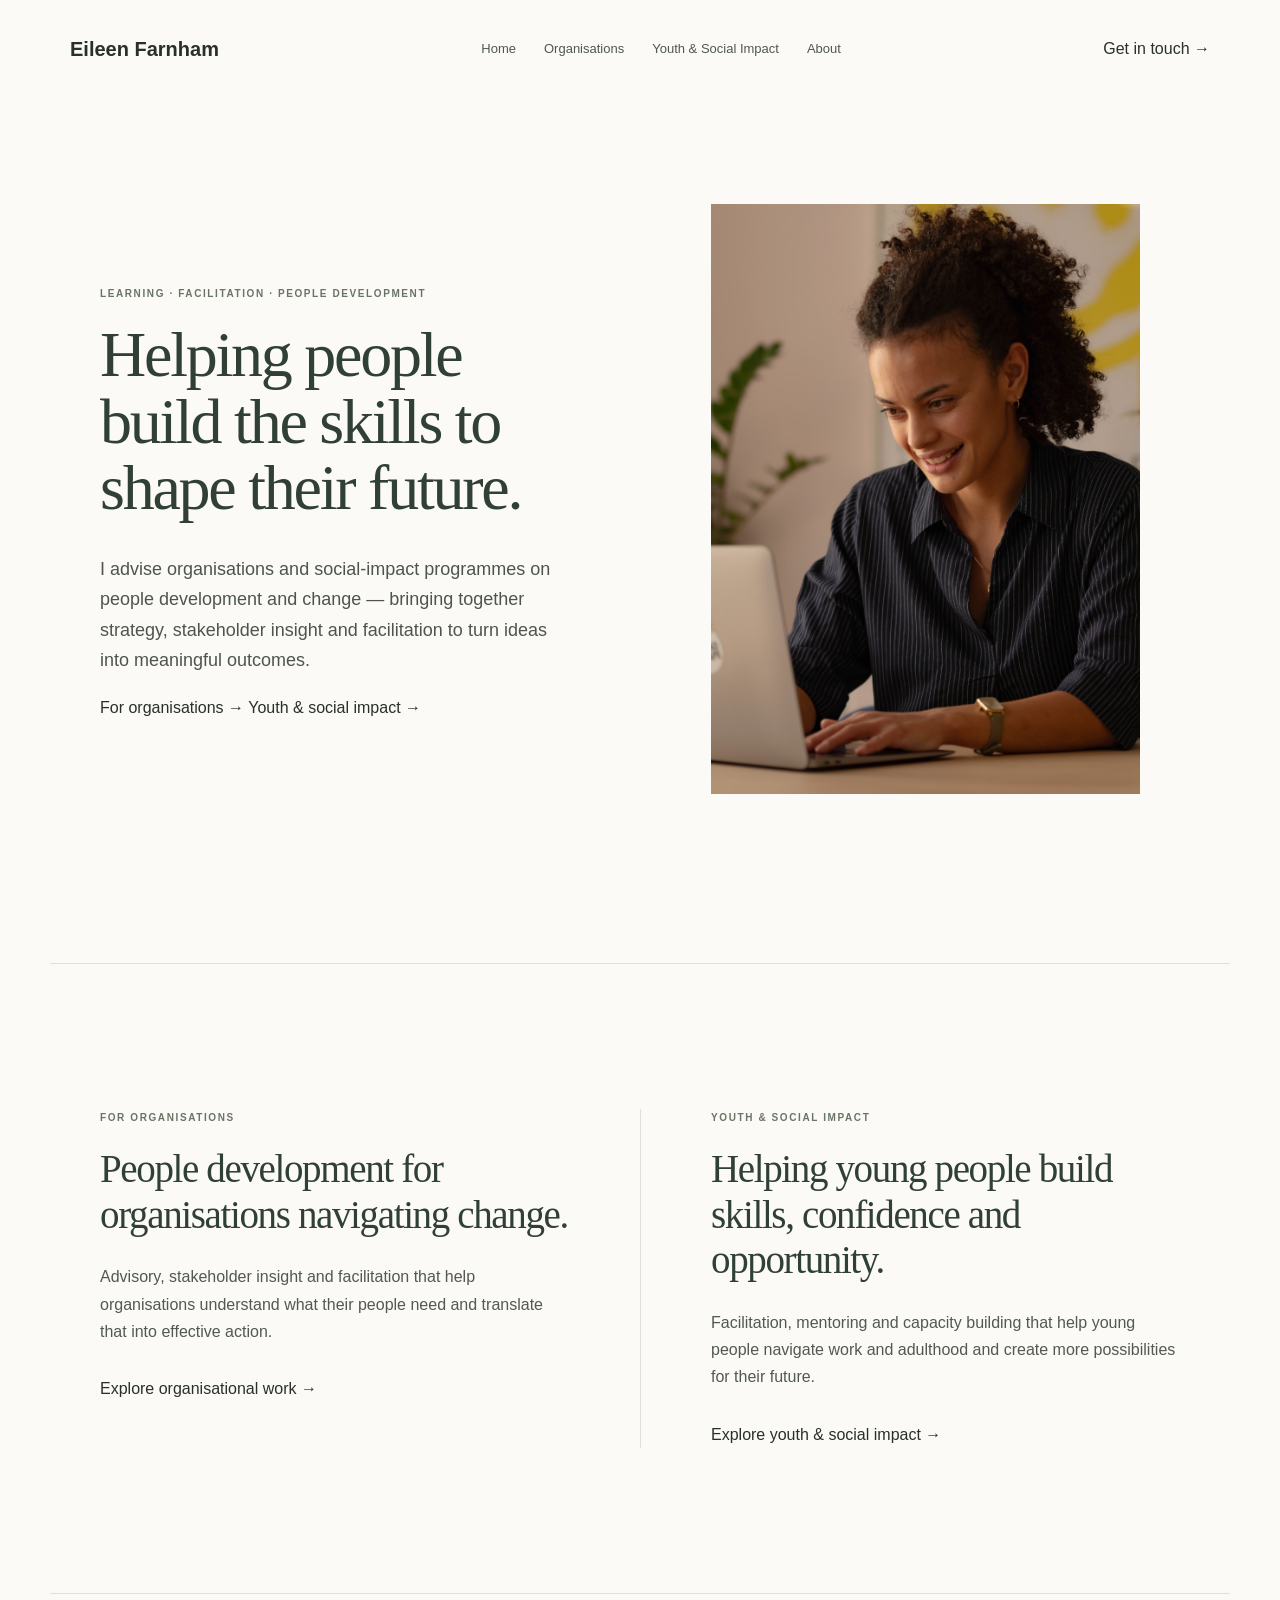
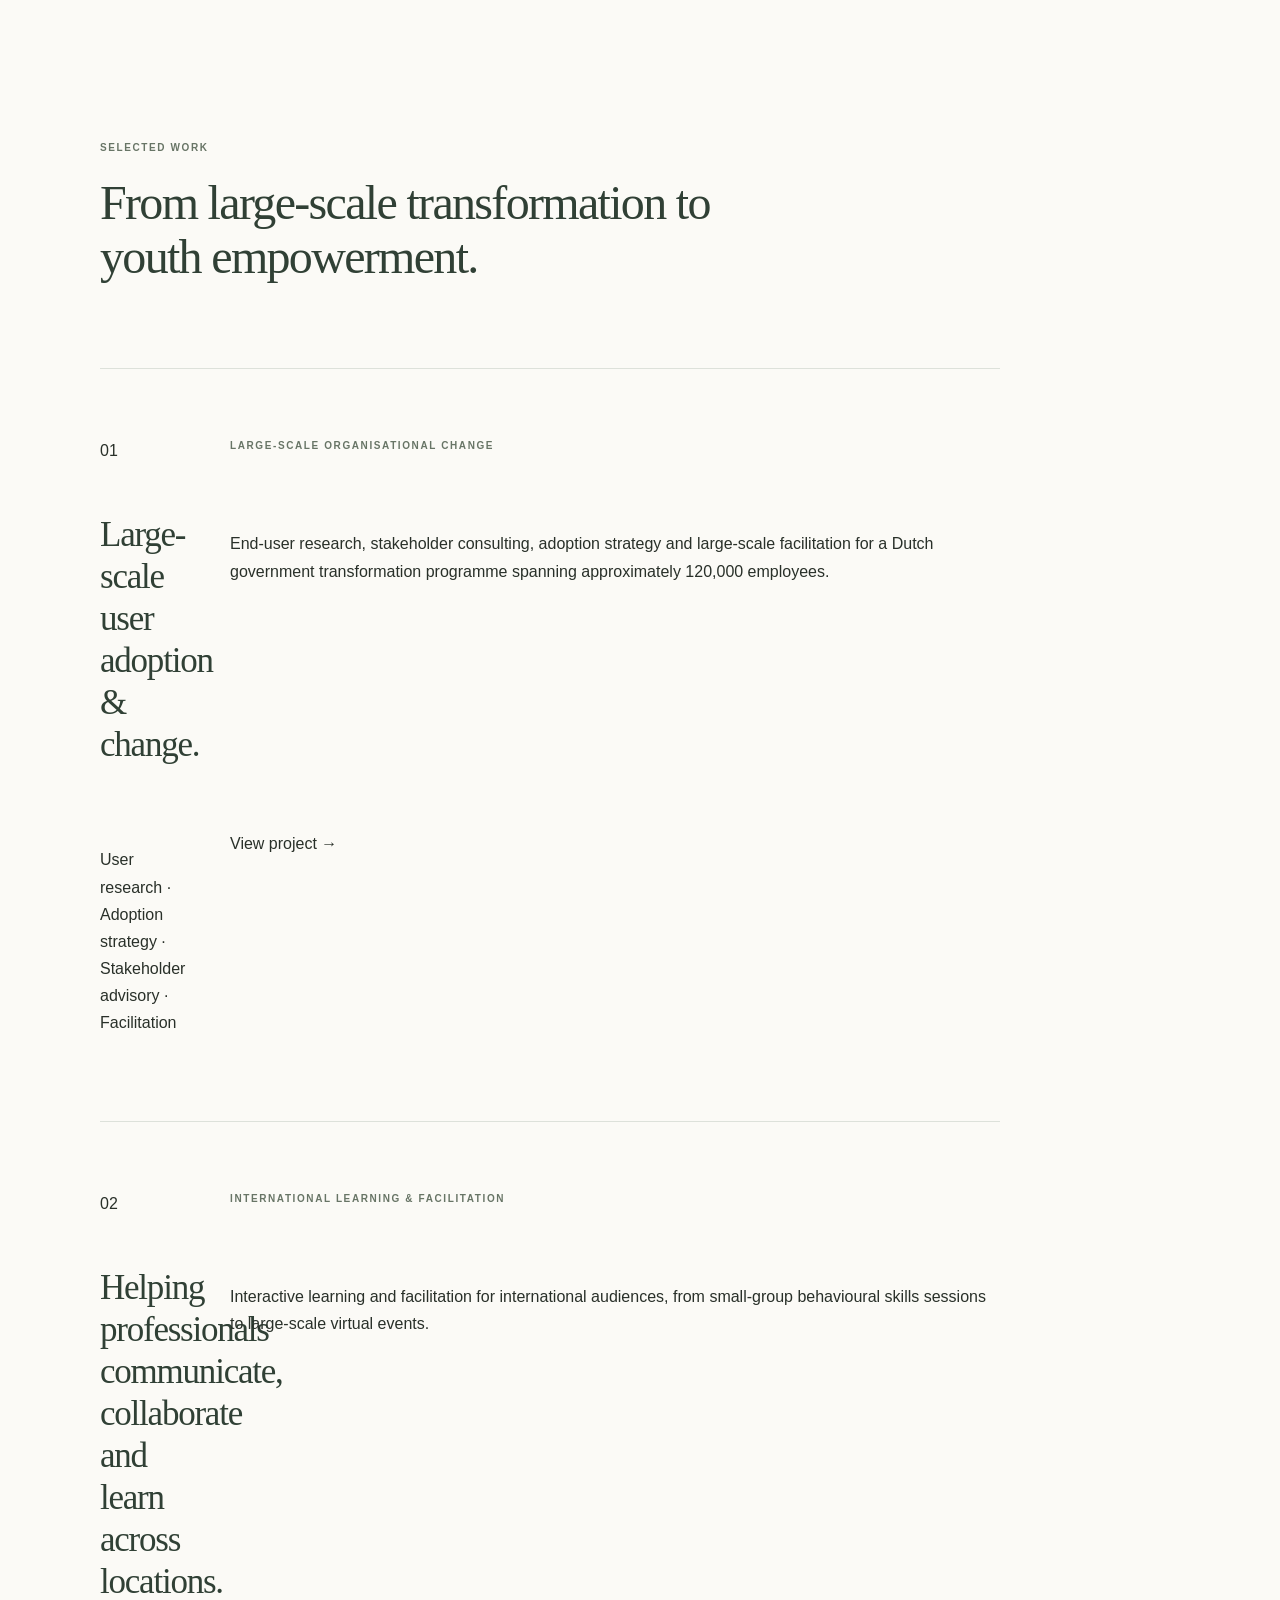
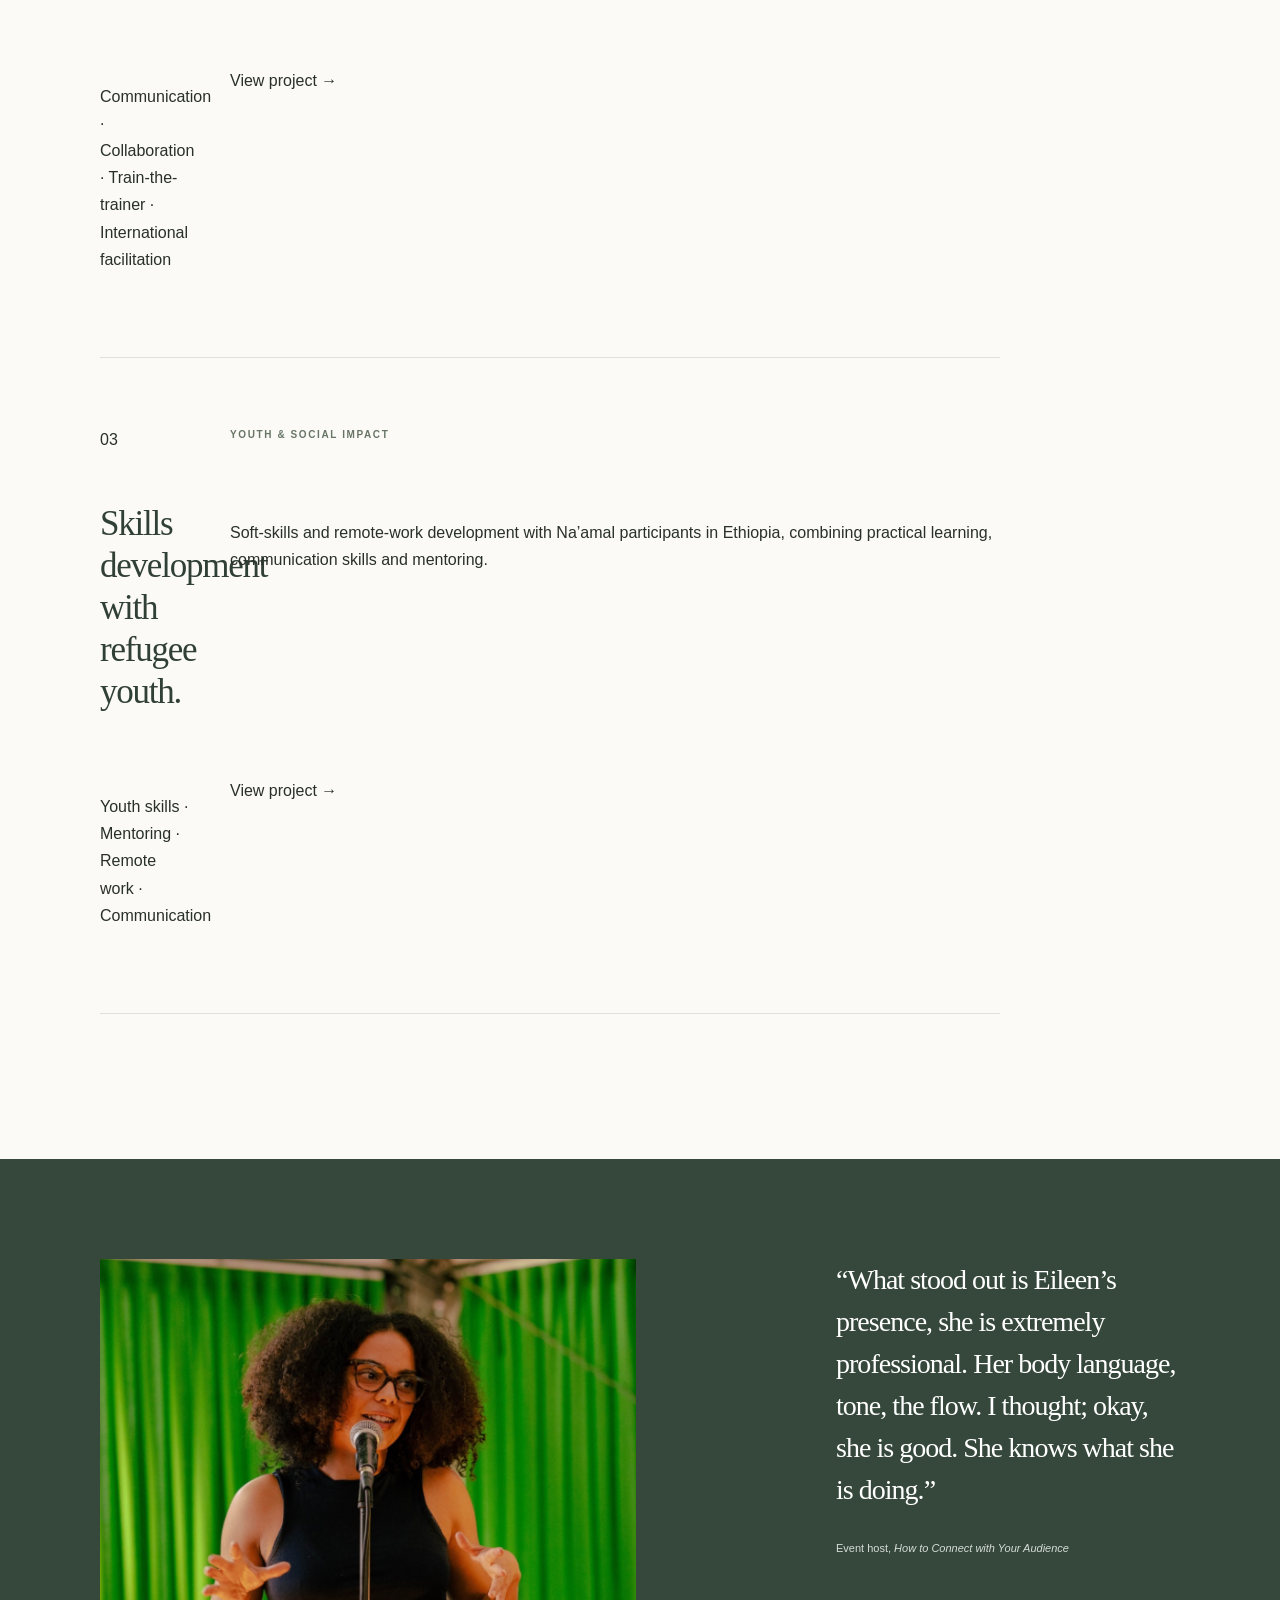
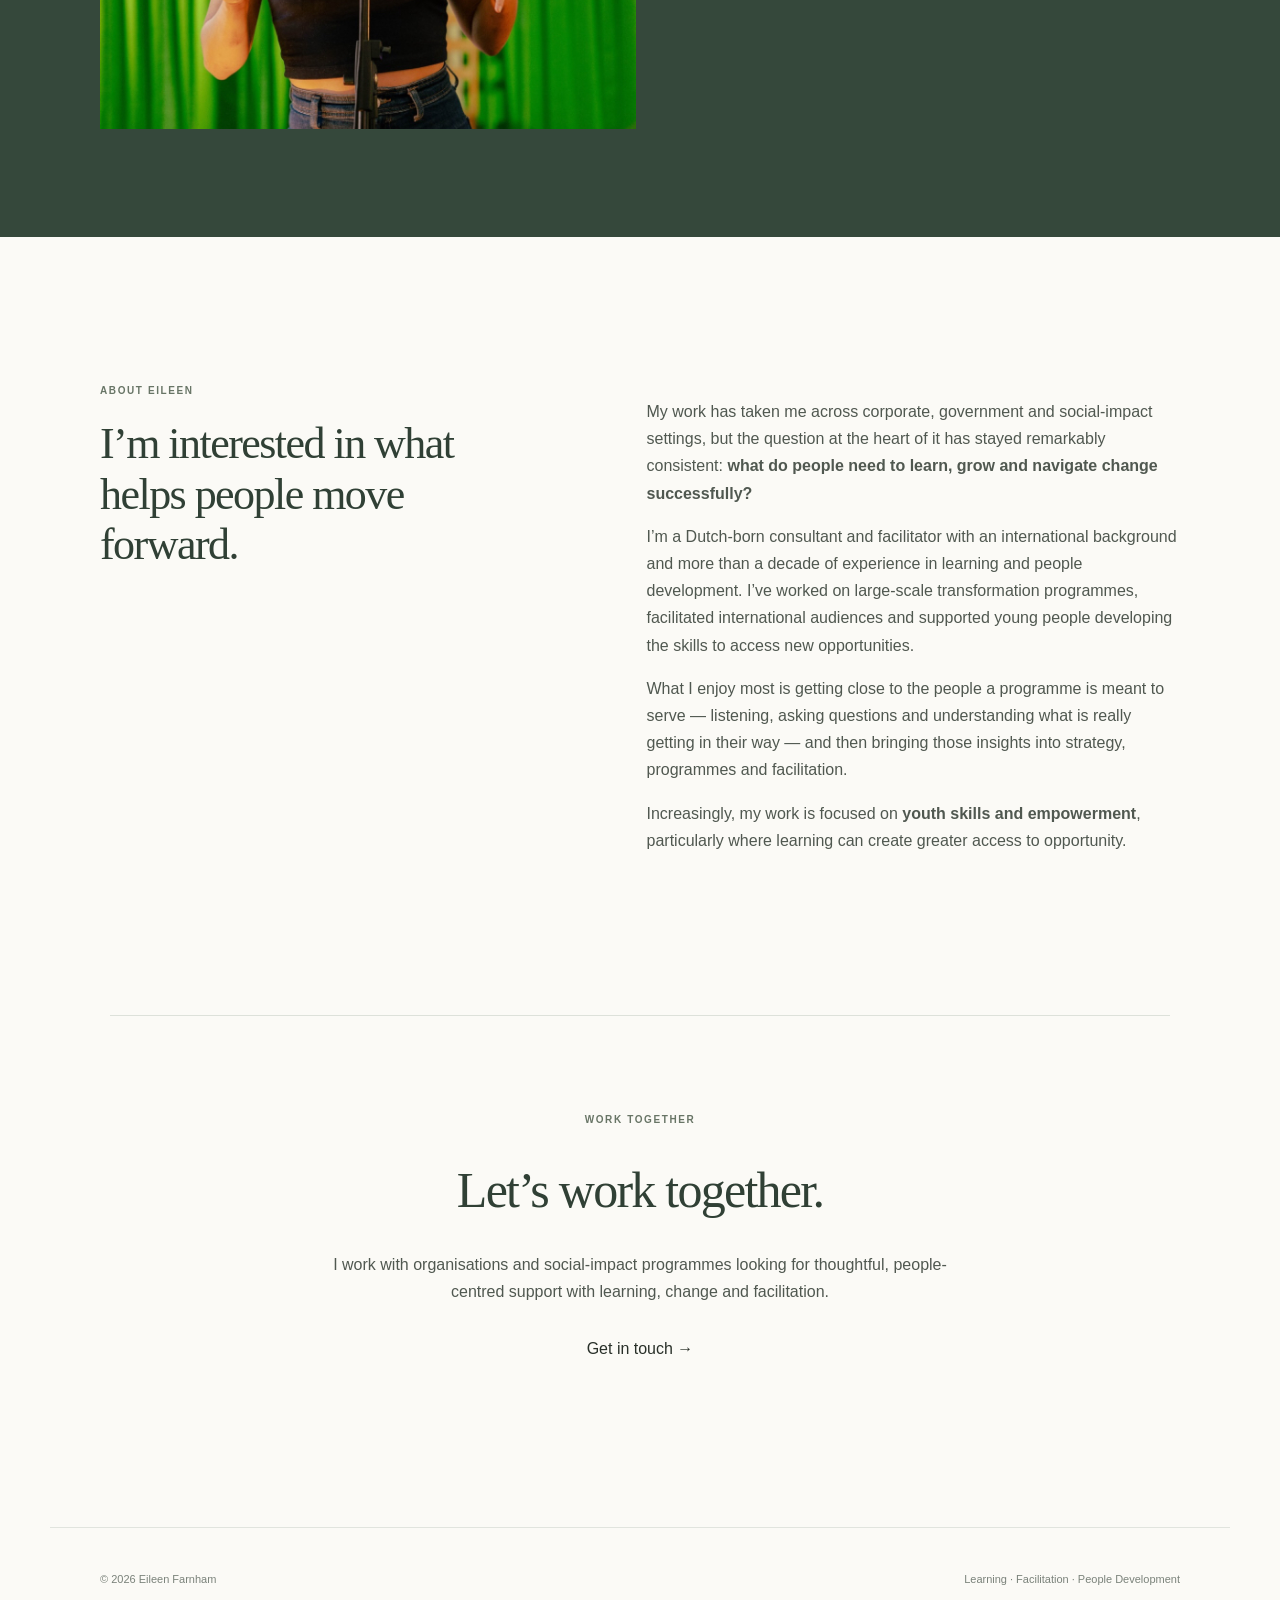
==== commit 059a3dff: "Refactor index.html for improved structure and styling" ====
--- a/index.html
+++ b/index.html
@@ -18,14 +18,19 @@
     <a href="#organisations">Organisations</a>
     <a href="#impact">Youth & Social Impact</a>
     <a href="#about">About</a>
-    <a href="#contact">Contact</a>
   </nav>
+
+  <a class="button small" href="mailto:hello@eileenfarnham.com">
+    Get in touch →
+  </a>
 </header>
 
+
 <main id="top">
 
-  <section class="hero">
-    <div>
+  <section class="hero wrap">
+
+    <div class="hero-copy">
       <p class="eyebrow">Learning · Facilitation · People Development</p>
 
       <h1>Helping people build the skills to shape their future.</h1>
@@ -36,19 +41,23 @@
         facilitation to turn ideas into meaningful outcomes.
       </p>
 
-      <div class="links">
-        <a href="#organisations">For organisations →</a>
-        <a href="#impact">Youth & social impact →</a>
+      <div class="actions">
+        <a class="button" href="#organisations">For organisations →</a>
+        <a class="button" href="#impact">Youth & social impact →</a>
       </div>
     </div>
 
-    <img src="assets/hero.jpg" alt="Eileen Farnham working at a laptop">
+    <figure class="hero-image">
+      <img src="assets/hero.jpg" alt="Eileen Farnham working at a laptop">
+    </figure>
+
   </section>
 
 
   <section class="pathways wrap">
 
     <article id="organisations">
+
       <p class="eyebrow">For organisations</p>
 
       <h2>People development for organisations navigating change.</h2>
@@ -58,11 +67,15 @@
         understand what their people need and translate that into effective action.
       </p>
 
-      <a class="arrow" href="#work">Explore organisational work →</a>
+      <a class="button" href="#work">
+        Explore organisational work →
+      </a>
+
     </article>
 
 
     <article id="impact">
+
       <p class="eyebrow">Youth & Social Impact</p>
 
       <h2>Helping young people build skills, confidence and opportunity.</h2>
@@ -72,7 +85,10 @@
         navigate work and adulthood and create more possibilities for their future.
       </p>
 
-      <a class="arrow" href="#work">Explore youth & social impact →</a>
+      <a class="button" href="#work">
+        Explore youth & social impact →
+      </a>
+
     </article>
 
   </section>
@@ -83,48 +99,45 @@
     <p class="eyebrow">Selected work</p>
 
     <h2 class="section-title">
-      Work across organisations, cultures and contexts.
+      From large-scale transformation to youth empowerment.
     </h2>
 
 
-    <article class="project">
-
-      <span>01</span>
-
-      <div>
+    <div class="project-grid">
+
+      <article class="project">
+
+        <div class="project-top">
+          <span class="number">01</span>
+        </div>
+
         <p class="eyebrow">Large-scale organisational change</p>
 
-        <h3>
-          Turning a technology rollout into a people-centred adoption programme.
-        </h3>
+        <h3>Large-scale user adoption & change.</h3>
 
         <p>
-          For a digital transformation spanning approximately 120,000 Dutch
-          government employees, I helped shape the user-adoption strategy from
-          the ground up — using end-user research and stakeholder insight to
-          identify needs, resistance and learning gaps, and translating these
-          into practical interventions.
-        </p>
-
-        <p>
-          My role combined advisory work, stakeholder collaboration and
-          large-scale facilitation, with live sessions ultimately reaching more
-          than <strong>40,000 end users</strong>.
-        </p>
-
-        <small>
+          End-user research, stakeholder consulting, adoption strategy and
+          large-scale facilitation for a Dutch government transformation
+          programme spanning approximately 120,000 employees.
+        </p>
+
+        <p class="skills">
           User research · Adoption strategy · Stakeholder advisory · Facilitation
-        </small>
-      </div>
-
-    </article>
-
-
-    <article class="project">
-
-      <span>02</span>
-
-      <div>
+        </p>
+
+        <a class="project-link" href="#organisations">
+          View project →
+        </a>
+
+      </article>
+
+
+      <article class="project">
+
+        <div class="project-top">
+          <span class="number">02</span>
+        </div>
+
         <p class="eyebrow">International learning & facilitation</p>
 
         <h3>
@@ -132,60 +145,60 @@
         </h3>
 
         <p>
-          Across corporate and public-sector environments, I’ve facilitated
-          interactive learning for international audiences — from small-group
-          behavioural skills sessions to virtual events with up to
-          <strong>1,000 participants</strong>.
-        </p>
+          Interactive learning and facilitation for international audiences,
+          from small-group behavioural skills sessions to large-scale virtual events.
+        </p>
+
+        <p class="skills">
+          Communication · Collaboration · Train-the-trainer · International facilitation
+        </p>
+
+        <a class="project-link" href="#organisations">
+          View project →
+        </a>
+
+      </article>
+
+
+      <article class="project">
+
+        <div class="project-top">
+          <span class="number">03</span>
+        </div>
+
+        <p class="eyebrow">Youth & social impact</p>
+
+        <h3>Skills development with refugee youth.</h3>
 
         <p>
-          My work has included communication and collaboration,
-          train-the-trainer, digital adoption and live-online facilitation across
-          organisations including Aramco and the Dutch public sector.
-        </p>
-
-        <small>
-          Communication · Collaboration · Train-the-trainer · International facilitation
-        </small>
-      </div>
-
-    </article>
-
-
-    <article class="project">
-
-      <span>03</span>
-
-      <div>
-        <p class="eyebrow">Youth & social impact</p>
-
-        <h3>Building skills for a changing world of work.</h3>
-
-        <p>
-          With Na’amal, I facilitate and mentor young people from refugee
-          backgrounds in Ethiopia as they develop the communication,
-          collaboration and remote-working skills needed to access international
-          work opportunities.
-        </p>
-
-        <p>
-          The work combines practical skills development with confidence, trust
-          and the human side of navigating work across cultures and at a distance.
-        </p>
-
-        <small>
+          Soft-skills and remote-work development with Na’amal participants
+          in Ethiopia, combining practical learning, communication skills
+          and mentoring.
+        </p>
+
+        <p class="skills">
           Youth skills · Mentoring · Remote work · Communication
-        </small>
-      </div>
-
-    </article>
+        </p>
+
+        <a class="project-link" href="#impact">
+          View project →
+        </a>
+
+      </article>
+
+    </div>
 
   </section>
 
 
   <section class="quote">
 
-    <div>
+    <div class="quote-image">
+      <img src="assets/speaking.jpg" alt="Eileen speaking on stage">
+    </div>
+
+    <div class="quote-copy">
+
       <blockquote>
         “What stood out is Eileen’s presence, she is extremely professional.
         Her body language, tone, the flow. I thought; okay, she is good.
@@ -193,11 +206,10 @@
       </blockquote>
 
       <p>
-        — Event host, <em>How to Connect with Your Audience</em>
-      </p>
-    </div>
-
-    <img src="assets/speaking.jpg" alt="Eileen speaking on stage">
+        Event host, <em>How to Connect with Your Audience</em>
+      </p>
+
+    </div>
 
   </section>
 
@@ -205,13 +217,15 @@
   <section class="about wrap" id="about">
 
     <div>
+
       <p class="eyebrow">About Eileen</p>
 
       <h2>I’m interested in what helps people move forward.</h2>
-    </div>
-
-
-    <div>
+
+    </div>
+
+
+    <div class="about-copy">
 
       <p>
         My work has taken me across corporate, government and social-impact
@@ -248,7 +262,7 @@
   </section>
 
 
-  <section class="contact" id="contact">
+  <section class="contact wrap" id="contact">
 
     <p class="eyebrow">Work together</p>
 
@@ -259,7 +273,7 @@
       thoughtful, people-centred support with learning, change and facilitation.
     </p>
 
-    <a class="arrow" href="mailto:hello@eileenfarnham.com">
+    <a class="button" href="mailto:hello@eileenfarnham.com">
       Get in touch →
     </a>
 
@@ -268,9 +282,12 @@
 </main>
 
 
-<footer>
+<footer class="wrap">
+
   <span>© 2026 Eileen Farnham</span>
+
   <span>Learning · Facilitation · People Development</span>
+
 </footer>
 
 </body>
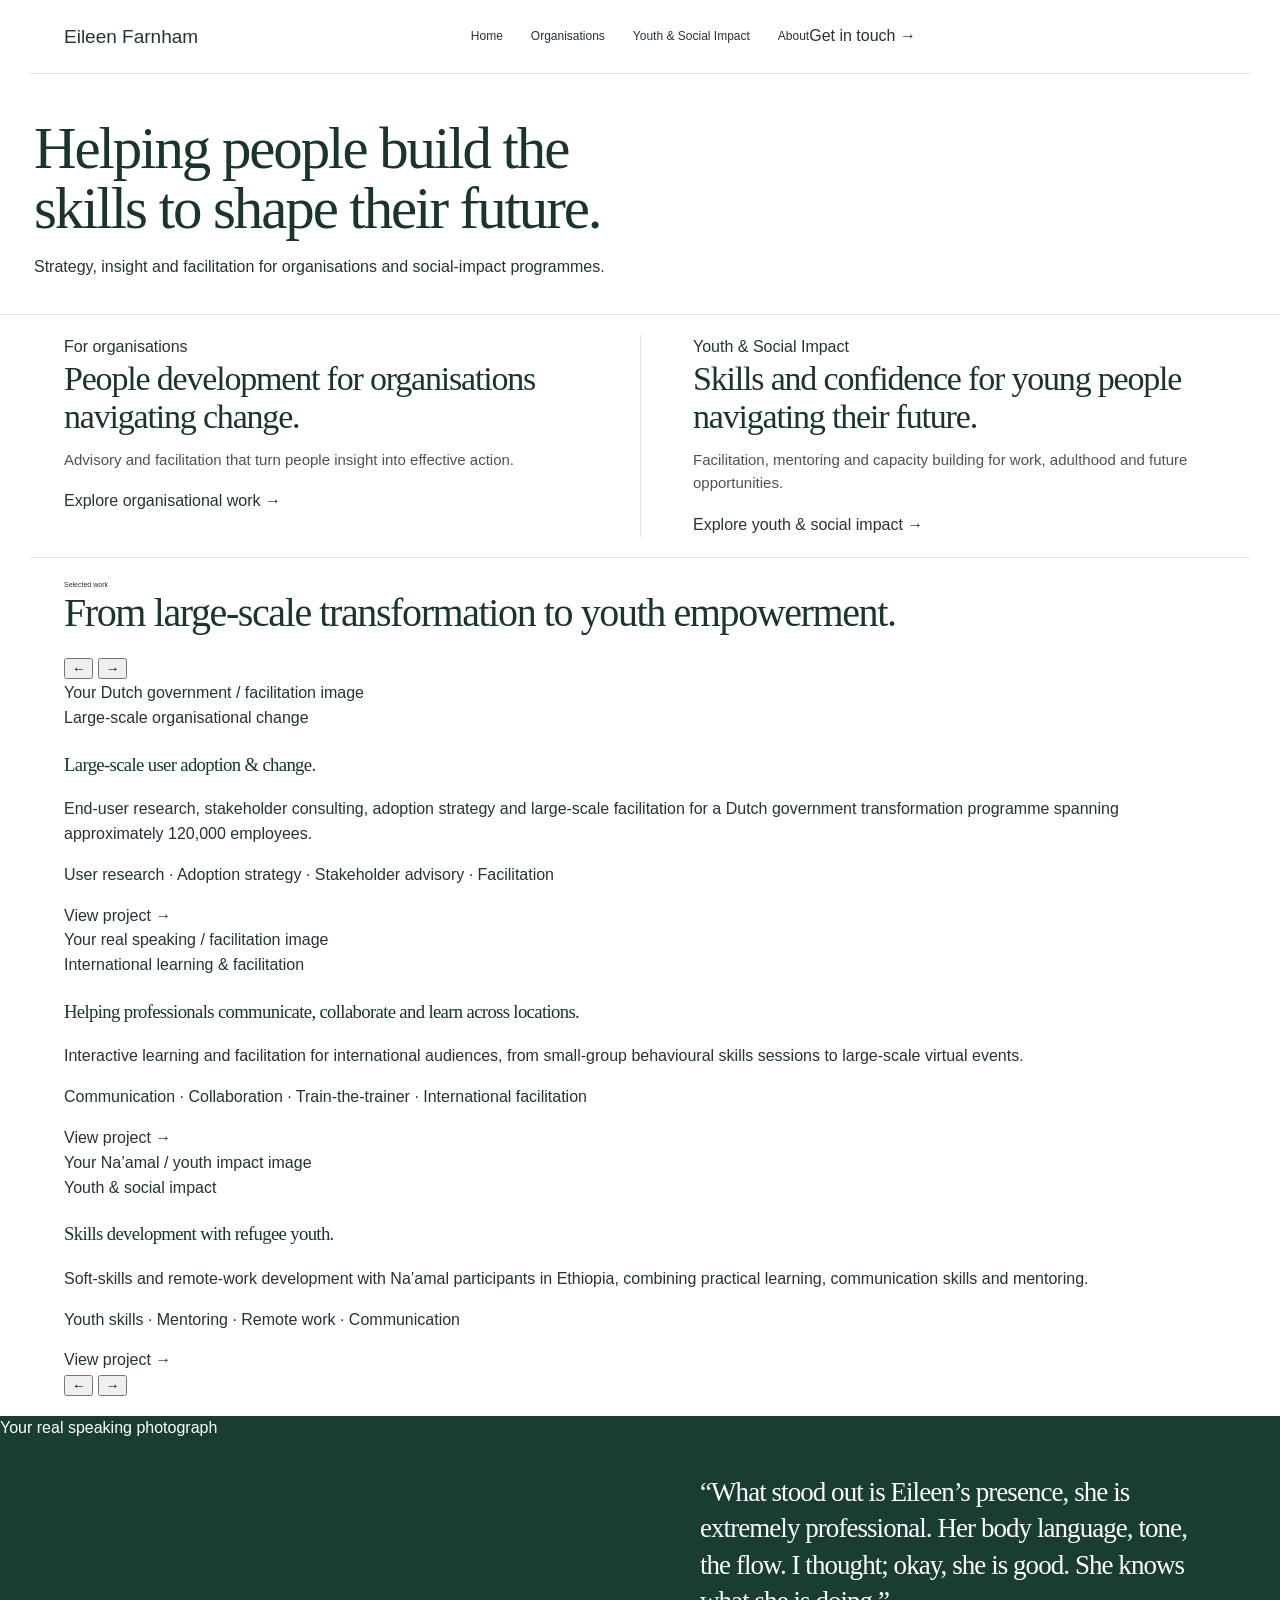
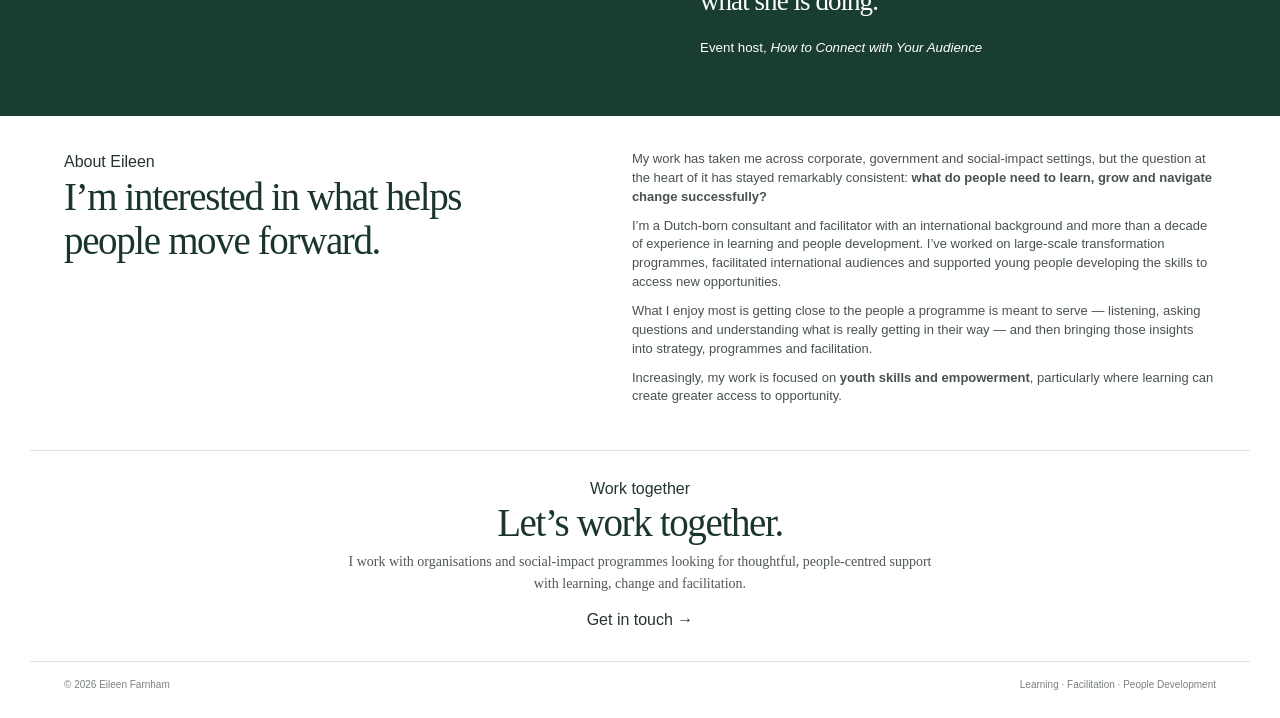
==== commit 0c3a0a65: "Refactor index.html for clarity and structure Updated meta description and title for better clarity." ====
--- a/index.html
+++ b/index.html
@@ -3,292 +3,407 @@
 <head>
   <meta charset="utf-8">
   <meta name="viewport" content="width=device-width, initial-scale=1">
-  <meta name="description" content="Eileen Farnham — consultant and facilitator working across people development, change and social impact.">
-  <title>Eileen Farnham | People Development, Change & Facilitation</title>
+  <meta name="description" content="Eileen Farnham — consultant and facilitator working across learning, change, people development and social impact.">
+  <title>Eileen Farnham — Learning, Facilitation & People Development</title>
   <link rel="stylesheet" href="styles.css">
 </head>
 
 <body>
 
-<header>
-  <a class="brand" href="#top">Eileen Farnham</a>
+<header class="wrap">
+  <div class="serif" style="font-size:19px">Eileen Farnham</div>
 
   <nav>
-    <a href="#top">Home</a>
-    <a href="#organisations">Organisations</a>
-    <a href="#impact">Youth & Social Impact</a>
+    <a href="#home">Home</a>
+    <a href="#org">Organisations</a>
+    <a href="#youth">Youth &amp; Social Impact</a>
     <a href="#about">About</a>
   </nav>
 
-  <a class="button small" href="mailto:hello@eileenfarnham.com">
+  <a class="yellow" href="#contact">Get in touch →</a>
+</header>
+
+
+<section id="home" class="hero">
+  <div class="wrap hero-inner">
+    <div class="hero-copy">
+
+      <div class="eye" style="color:rgba(255,255,255,.85)">
+        Learning · Facilitation · People Development
+      </div>
+
+      <h1 class="serif">
+        Helping people build the skills to shape their future.
+      </h1>
+
+      <p>
+        Strategy, insight and facilitation for organisations and
+        social-impact programmes.
+      </p>
+
+    </div>
+  </div>
+</section>
+
+
+<section class="wrap pathways">
+
+  <article id="org" class="path">
+
+    <div class="eye">For organisations</div>
+
+    <h2 class="serif path-title">
+      People development for organisations navigating change.
+    </h2>
+
+    <p class="path-copy">
+      Advisory and facilitation that turn people insight into effective action.
+    </p>
+
+    <a class="yellow" href="#work">
+      Explore organisational work →
+    </a>
+
+  </article>
+
+
+  <article id="youth" class="path">
+
+    <div class="eye">Youth &amp; Social Impact</div>
+
+    <h2 class="serif path-title">
+      Skills and confidence for young people navigating their future.
+    </h2>
+
+    <p class="path-copy">
+      Facilitation, mentoring and capacity building for work,
+      adulthood and future opportunities.
+    </p>
+
+    <a class="yellow" href="#work">
+      Explore youth &amp; social impact →
+    </a>
+
+  </article>
+
+</section>
+
+
+<section id="work" class="wrap work">
+
+  <div class="work-head">
+
+    <div>
+
+      <div class="eye" style="font-size:7px">
+        Selected work
+      </div>
+
+      <h2 class="serif section-title">
+        From large-scale transformation to youth empowerment.
+      </h2>
+
+    </div>
+
+    <div class="arrows">
+      <button class="arrow" onclick="move(-1)" aria-label="Previous project">
+        ←
+      </button>
+
+      <button class="arrow" onclick="move(1)" aria-label="Next project">
+        →
+      </button>
+    </div>
+
+  </div>
+
+
+  <div class="carousel-window">
+
+    <div id="track" class="carousel-track">
+
+
+      <article class="project-card">
+
+        <div class="project-image img1">
+          Your Dutch government / facilitation image
+        </div>
+
+        <div class="project-info">
+
+          <div>
+
+            <div class="meta">
+              Large-scale organisational change
+            </div>
+
+            <h3 class="serif">
+              Large-scale user adoption &amp; change.
+            </h3>
+
+            <p>
+              End-user research, stakeholder consulting, adoption strategy
+              and large-scale facilitation for a Dutch government
+              transformation programme spanning approximately
+              120,000 employees.
+            </p>
+
+          </div>
+
+          <div class="skills">
+
+            <p>
+              User research · Adoption strategy · Stakeholder advisory · Facilitation
+            </p>
+
+            <a class="view" href="#">
+              View project →
+            </a>
+
+          </div>
+
+        </div>
+
+      </article>
+
+
+      <article class="project-card">
+
+        <div class="project-image img2">
+          Your real speaking / facilitation image
+        </div>
+
+        <div class="project-info">
+
+          <div>
+
+            <div class="meta">
+              International learning &amp; facilitation
+            </div>
+
+            <h3 class="serif">
+              Helping professionals communicate, collaborate and learn across locations.
+            </h3>
+
+            <p>
+              Interactive learning and facilitation for international
+              audiences, from small-group behavioural skills sessions
+              to large-scale virtual events.
+            </p>
+
+          </div>
+
+          <div class="skills">
+
+            <p>
+              Communication · Collaboration · Train-the-trainer · International facilitation
+            </p>
+
+            <a class="view" href="#">
+              View project →
+            </a>
+
+          </div>
+
+        </div>
+
+      </article>
+
+
+      <article class="project-card">
+
+        <div class="project-image img3">
+          Your Na’amal / youth impact image
+        </div>
+
+        <div class="project-info">
+
+          <div>
+
+            <div class="meta">
+              Youth &amp; social impact
+            </div>
+
+            <h3 class="serif">
+              Skills development with refugee youth.
+            </h3>
+
+            <p>
+              Soft-skills and remote-work development with Na’amal
+              participants in Ethiopia, combining practical learning,
+              communication skills and mentoring.
+            </p>
+
+          </div>
+
+          <div class="skills">
+
+            <p>
+              Youth skills · Mentoring · Remote work · Communication
+            </p>
+
+            <a class="view" href="#">
+              View project →
+            </a>
+
+          </div>
+
+        </div>
+
+      </article>
+
+    </div>
+
+  </div>
+
+
+  <div class="mobile-controls">
+
+    <button class="arrow" onclick="move(-1)" aria-label="Previous project">
+      ←
+    </button>
+
+    <button class="arrow" onclick="move(1)" aria-label="Next project">
+      →
+    </button>
+
+  </div>
+
+</section>
+
+
+<section class="quote">
+
+  <div class="quote-photo">
+    Your real speaking photograph
+  </div>
+
+  <div class="quote-copy">
+
+    <blockquote class="serif">
+      “What stood out is Eileen’s presence, she is extremely professional.
+      Her body language, tone, the flow. I thought; okay, she is good.
+      She knows what she is doing.”
+    </blockquote>
+
+    <small>
+      Event host, <em>How to Connect with Your Audience</em>
+    </small>
+
+  </div>
+
+</section>
+
+
+<section id="about" class="wrap about">
+
+  <div>
+
+    <div class="eye">
+      About Eileen
+    </div>
+
+    <h2 class="serif section-title">
+      I’m interested in what helps people move forward.
+    </h2>
+
+  </div>
+
+
+  <div class="about-copy">
+
+    <p>
+      My work has taken me across corporate, government and social-impact
+      settings, but the question at the heart of it has stayed remarkably
+      consistent:
+      <strong>
+        what do people need to learn, grow and navigate change successfully?
+      </strong>
+    </p>
+
+    <p>
+      I’m a Dutch-born consultant and facilitator with an international
+      background and more than a decade of experience in learning and people
+      development. I’ve worked on large-scale transformation programmes,
+      facilitated international audiences and supported young people
+      developing the skills to access new opportunities.
+    </p>
+
+    <p>
+      What I enjoy most is getting close to the people a programme is meant
+      to serve — listening, asking questions and understanding what is really
+      getting in their way — and then bringing those insights into strategy,
+      programmes and facilitation.
+    </p>
+
+    <p>
+      Increasingly, my work is focused on
+      <strong>youth skills and empowerment</strong>,
+      particularly where learning can create greater access to opportunity.
+    </p>
+
+  </div>
+
+</section>
+
+
+<section id="contact" class="wrap contact">
+
+  <div class="eye">
+    Work together
+  </div>
+
+  <h2 class="serif section-title">
+    Let’s work together.
+  </h2>
+
+  <p>
+    I work with organisations and social-impact programmes looking for
+    thoughtful, people-centred support with learning, change and facilitation.
+  </p>
+
+  <a class="yellow" href="mailto:hello@eileenfarnham.com">
     Get in touch →
   </a>
-</header>
-
-
-<main id="top">
-
-  <section class="hero wrap">
-
-    <div class="hero-copy">
-      <p class="eyebrow">Learning · Facilitation · People Development</p>
-
-      <h1>Helping people build the skills to shape their future.</h1>
-
-      <p class="lead">
-        I advise organisations and social-impact programmes on people development
-        and change — bringing together strategy, stakeholder insight and
-        facilitation to turn ideas into meaningful outcomes.
-      </p>
-
-      <div class="actions">
-        <a class="button" href="#organisations">For organisations →</a>
-        <a class="button" href="#impact">Youth & social impact →</a>
-      </div>
-    </div>
-
-    <figure class="hero-image">
-      <img src="assets/hero.jpg" alt="Eileen Farnham working at a laptop">
-    </figure>
-
-  </section>
-
-
-  <section class="pathways wrap">
-
-    <article id="organisations">
-
-      <p class="eyebrow">For organisations</p>
-
-      <h2>People development for organisations navigating change.</h2>
-
-      <p>
-        Advisory, stakeholder insight and facilitation that help organisations
-        understand what their people need and translate that into effective action.
-      </p>
-
-      <a class="button" href="#work">
-        Explore organisational work →
-      </a>
-
-    </article>
-
-
-    <article id="impact">
-
-      <p class="eyebrow">Youth & Social Impact</p>
-
-      <h2>Helping young people build skills, confidence and opportunity.</h2>
-
-      <p>
-        Facilitation, mentoring and capacity building that help young people
-        navigate work and adulthood and create more possibilities for their future.
-      </p>
-
-      <a class="button" href="#work">
-        Explore youth & social impact →
-      </a>
-
-    </article>
-
-  </section>
-
-
-  <section class="work wrap" id="work">
-
-    <p class="eyebrow">Selected work</p>
-
-    <h2 class="section-title">
-      From large-scale transformation to youth empowerment.
-    </h2>
-
-
-    <div class="project-grid">
-
-      <article class="project">
-
-        <div class="project-top">
-          <span class="number">01</span>
-        </div>
-
-        <p class="eyebrow">Large-scale organisational change</p>
-
-        <h3>Large-scale user adoption & change.</h3>
-
-        <p>
-          End-user research, stakeholder consulting, adoption strategy and
-          large-scale facilitation for a Dutch government transformation
-          programme spanning approximately 120,000 employees.
-        </p>
-
-        <p class="skills">
-          User research · Adoption strategy · Stakeholder advisory · Facilitation
-        </p>
-
-        <a class="project-link" href="#organisations">
-          View project →
-        </a>
-
-      </article>
-
-
-      <article class="project">
-
-        <div class="project-top">
-          <span class="number">02</span>
-        </div>
-
-        <p class="eyebrow">International learning & facilitation</p>
-
-        <h3>
-          Helping professionals communicate, collaborate and learn across locations.
-        </h3>
-
-        <p>
-          Interactive learning and facilitation for international audiences,
-          from small-group behavioural skills sessions to large-scale virtual events.
-        </p>
-
-        <p class="skills">
-          Communication · Collaboration · Train-the-trainer · International facilitation
-        </p>
-
-        <a class="project-link" href="#organisations">
-          View project →
-        </a>
-
-      </article>
-
-
-      <article class="project">
-
-        <div class="project-top">
-          <span class="number">03</span>
-        </div>
-
-        <p class="eyebrow">Youth & social impact</p>
-
-        <h3>Skills development with refugee youth.</h3>
-
-        <p>
-          Soft-skills and remote-work development with Na’amal participants
-          in Ethiopia, combining practical learning, communication skills
-          and mentoring.
-        </p>
-
-        <p class="skills">
-          Youth skills · Mentoring · Remote work · Communication
-        </p>
-
-        <a class="project-link" href="#impact">
-          View project →
-        </a>
-
-      </article>
-
-    </div>
-
-  </section>
-
-
-  <section class="quote">
-
-    <div class="quote-image">
-      <img src="assets/speaking.jpg" alt="Eileen speaking on stage">
-    </div>
-
-    <div class="quote-copy">
-
-      <blockquote>
-        “What stood out is Eileen’s presence, she is extremely professional.
-        Her body language, tone, the flow. I thought; okay, she is good.
-        She knows what she is doing.”
-      </blockquote>
-
-      <p>
-        Event host, <em>How to Connect with Your Audience</em>
-      </p>
-
-    </div>
-
-  </section>
-
-
-  <section class="about wrap" id="about">
-
-    <div>
-
-      <p class="eyebrow">About Eileen</p>
-
-      <h2>I’m interested in what helps people move forward.</h2>
-
-    </div>
-
-
-    <div class="about-copy">
-
-      <p>
-        My work has taken me across corporate, government and social-impact
-        settings, but the question at the heart of it has stayed remarkably
-        consistent:
-        <strong>
-          what do people need to learn, grow and navigate change successfully?
-        </strong>
-      </p>
-
-      <p>
-        I’m a Dutch-born consultant and facilitator with an international
-        background and more than a decade of experience in learning and people
-        development. I’ve worked on large-scale transformation programmes,
-        facilitated international audiences and supported young people
-        developing the skills to access new opportunities.
-      </p>
-
-      <p>
-        What I enjoy most is getting close to the people a programme is meant
-        to serve — listening, asking questions and understanding what is really
-        getting in their way — and then bringing those insights into strategy,
-        programmes and facilitation.
-      </p>
-
-      <p>
-        Increasingly, my work is focused on
-        <strong>youth skills and empowerment</strong>, particularly where
-        learning can create greater access to opportunity.
-      </p>
-
-    </div>
-
-  </section>
-
-
-  <section class="contact wrap" id="contact">
-
-    <p class="eyebrow">Work together</p>
-
-    <h2>Let’s work together.</h2>
-
-    <p>
-      I work with organisations and social-impact programmes looking for
-      thoughtful, people-centred support with learning, change and facilitation.
-    </p>
-
-    <a class="button" href="mailto:hello@eileenfarnham.com">
-      Get in touch →
-    </a>
-
-  </section>
-
-</main>
+
+</section>
 
 
 <footer class="wrap">
 
-  <span>© 2026 Eileen Farnham</span>
-
-  <span>Learning · Facilitation · People Development</span>
+  <span>
+    © 2026 Eileen Farnham
+  </span>
+
+  <span>
+    Learning · Facilitation · People Development
+  </span>
 
 </footer>
+
+
+<script>
+
+let index = 0;
+
+function move(dir) {
+
+  const track = document.getElementById('track');
+  const cards = track.children;
+
+  index = Math.max(
+    0,
+    Math.min(cards.length - 1, index + dir)
+  );
+
+  const width =
+    cards[0].getBoundingClientRect().width + 22;
+
+  track.style.transform =
+    'translateX(-' + (index * width) + 'px)';
+}
+
+</script>
 
 </body>
 </html>
--- a/styles.css
+++ b/styles.css
@@ -1 +1,493 @@
-*{box-sizing:border-box}html{scroll-behavior:smooth}body{margin:0;background:#fbfaf6;color:#293029;font-family:-apple-system,BlinkMacSystemFont,"Segoe UI",sans-serif;line-height:1.7}a{color:inherit;text-decoration:none}header{max-width:1240px;margin:auto;padding:32px 50px;display:flex;justify-content:space-between;align-items:center}.brand{font-size:20px;font-weight:650}nav{display:flex;gap:28px;font-size:13px;color:#505850}.hero,.wrap,footer{max-width:1180px;margin:auto}.hero{padding:90px 50px 145px;display:grid;grid-template-columns:.95fr 1.05fr;gap:110px;align-items:center}.hero img{width:100%;height:590px;object-fit:cover}.eyebrow{text-transform:uppercase;letter-spacing:.16em;font-size:10px;font-weight:750;color:#687566;margin:0 0 20px}h1,h2,h3,blockquote{font-family:Georgia,"Times New Roman",serif;font-weight:500;color:#304035;letter-spacing:-.035em}.hero h1{font-size:clamp(48px,5vw,72px);line-height:1.04;margin:0 0 32px}.lead{font-size:18px;color:#4d554e}.links{display:flex;gap:32px;margin-top:38px}.links a,.arrow{font-size:13px;font-weight:650;border-bottom:1px solid #9ca79c;padding-bottom:4px}.pathways{border-top:1px solid #dde1da;padding:145px 50px;display:grid;grid-template-columns:1fr 1fr}.pathways article{padding-right:70px}.pathways article+article{border-left:1px solid #dde1da;padding-left:70px;padding-right:0}.pathways h2{font-size:39px;line-height:1.17;margin:0 0 26px}.pathways article>p:not(.eyebrow){color:#515951;margin-bottom:30px}.work{padding:145px 50px;border-top:1px solid #dde1da}.section-title{font-size:48px;max-width:720px;line-height:1.12;margin:0 0 85px}.project{display:grid;grid-template-columns:90px 1fr;gap:40px;padding:68px 0;border-top:1px solid #dde1da;max-width:900px}.project:last-child{border-bottom:1px solid #dde1da}.project>span{font-family:Georgia,serif;color:#8a948a}.project h3{font-size:35px;line-height:1.2;margin:0 0 24px}.project div>p:not(.eyebrow){color:#505850}.project small{display:block;margin-top:28px;color:#737b73}.quote{background:#35483b;color:#fff;display:grid;grid-template-columns:1.15fr .85fr}.quote>div{padding:100px max(55px,calc((100vw - 1180px)/2 + 50px))}.quote blockquote{color:#fff;font-size:28px;line-height:1.5;margin:0 0 28px}.quote>div>p{font-size:11px;color:#d6ddd7}.quote img{width:100%;height:470px;object-fit:cover}.about{padding:145px 50px;display:grid;grid-template-columns:.9fr 1.1fr;gap:110px}.about h2{font-size:44px;line-height:1.15;margin:0}.about>div:last-child{color:#505850}.contact{max-width:1060px;margin:0 auto 70px;padding:95px 50px;border-top:1px solid #dde1da;text-align:center}.contact h2{font-size:50px;margin:0 0 18px}.contact>p:not(.eyebrow){max-width:640px;margin:0 auto 30px;color:#505850}footer{padding:42px 50px 55px;border-top:1px solid #e1e4de;display:flex;justify-content:space-between;font-size:11px;color:#7a827a}@media(max-width:850px){header{padding:24px}nav{display:none}.hero{padding:55px 24px 95px;grid-template-columns:1fr;gap:50px}.hero img{height:480px}.wrap{padding-left:24px;padding-right:24px}.pathways{grid-template-columns:1fr}.pathways article,.pathways article+article{padding:50px 0;border-left:0}.pathways article+article{border-top:1px solid #dde1da}.project{grid-template-columns:45px 1fr;gap:20px}.quote{grid-template-columns:1fr}.quote>div{padding:75px 24px}.quote img{height:400px}.about{grid-template-columns:1fr;gap:45px}.contact{margin:0 24px 45px;padding:75px 0}footer{margin:0 24px;padding:35px 0 50px}}@media(max-width:520px){.hero h1{font-size:44px}.lead{font-size:16px}.hero img{height:380px}.links{flex-direction:column;align-items:flex-start;gap:18px}.pathways h2,.section-title,.about h2,.contact h2{font-size:35px}.project{grid-template-columns:1fr}.project h3{font-size:29px}.quote blockquote{font-size:23px}footer{flex-direction:column;gap:7px}footer span:last-child{display:none}}
+* {
+  box-sizing: border-box;
+}
+
+html {
+  scroll-behavior: smooth;
+}
+
+body {
+  margin: 0;
+  background: #ffffff;
+  color: #24352e;
+  font-family: -apple-system, BlinkMacSystemFont, "Segoe UI", sans-serif;
+  line-height: 1.55;
+}
+
+a {
+  color: inherit;
+  text-decoration: none;
+}
+
+.wrap,
+header,
+footer {
+  max-width: 1220px;
+  margin: auto;
+}
+
+
+/* HEADER */
+
+header {
+  padding: 22px 34px;
+  display: grid;
+  grid-template-columns: 1fr auto 1fr;
+  align-items: center;
+  border-bottom: 1px solid #dfe4df;
+}
+
+.brand {
+  font-family: Georgia, "Times New Roman", serif;
+  font-size: 22px;
+}
+
+nav {
+  display: flex;
+  gap: 28px;
+  font-size: 12px;
+}
+
+header > .button {
+  justify-self: end;
+}
+
+
+/* BUTTONS */
+
+.button {
+  display: inline-block;
+  background: #ffc82e;
+  color: #18251f;
+  border-radius: 999px;
+  padding: 12px 20px;
+  font-size: 12px;
+  font-weight: 700;
+  line-height: 1.1;
+}
+
+.button.small {
+  padding: 11px 18px;
+}
+
+
+/* TYPOGRAPHY */
+
+.eyebrow {
+  text-transform: uppercase;
+  letter-spacing: .14em;
+  font-size: 10px;
+  font-weight: 700;
+  margin: 0 0 12px;
+  color: #42584d;
+}
+
+h1,
+h2,
+h3,
+blockquote {
+  font-family: Georgia, "Times New Roman", serif;
+  font-weight: 500;
+  letter-spacing: -.035em;
+  color: #19352c;
+}
+
+
+/* HERO */
+
+.hero {
+  padding: 20px 34px 18px;
+  display: grid;
+  grid-template-columns: 1fr 1fr;
+  gap: 64px;
+  align-items: center;
+  border-bottom: 1px solid #dfe4df;
+}
+
+.hero h1 {
+  font-size: clamp(48px, 4.6vw, 66px);
+  line-height: 1.02;
+  margin: 0 0 16px;
+  max-width: 600px;
+}
+
+.lead {
+  font-size: 16px;
+  line-height: 1.45;
+  color: #3f4944;
+  max-width: 600px;
+  margin: 0;
+}
+
+.actions {
+  display: flex;
+  gap: 12px;
+  margin-top: 22px;
+}
+
+.hero-image {
+  margin: 0;
+}
+
+.hero-image img {
+  display: block;
+  width: 100%;
+  height: 350px;
+  object-fit: cover;
+}
+
+
+/* TWO PATHWAYS */
+
+.pathways {
+  padding: 20px 34px;
+  display: grid;
+  grid-template-columns: 1fr 1fr;
+  border-bottom: 1px solid #dfe4df;
+}
+
+.pathways article {
+  padding: 0 48px 0 0;
+}
+
+.pathways article + article {
+  border-left: 1px solid #dfe4df;
+  padding: 0 0 0 52px;
+}
+
+.pathways h2 {
+  font-size: 34px;
+  line-height: 1.12;
+  margin: 0 0 12px;
+}
+
+.pathways article > p:not(.eyebrow) {
+  font-size: 15px;
+  color: #4b5550;
+  max-width: 500px;
+  margin: 0 0 18px;
+}
+
+
+/* SELECTED WORK */
+
+.work {
+  padding: 22px 34px 18px;
+}
+
+.section-title {
+  font-size: 40px;
+  line-height: 1.08;
+  margin: 0 0 22px;
+}
+
+.project-grid {
+  display: grid;
+  grid-template-columns: repeat(3, 1fr);
+}
+
+.project {
+  padding: 0 34px 0 0;
+  display: flex;
+  flex-direction: column;
+  min-width: 0;
+}
+
+.project + .project {
+  border-left: 1px solid #dfe4df;
+  padding-left: 34px;
+}
+
+.project-top {
+  display: flex;
+  align-items: center;
+  gap: 14px;
+  margin-bottom: 7px;
+}
+
+.project-top::after {
+  content: "";
+  height: 1px;
+  background: #cfd7d1;
+  flex: 1;
+}
+
+.number {
+  font-family: Georgia, "Times New Roman", serif;
+  font-size: 22px;
+  color: #78a16e;
+}
+
+.project .eyebrow {
+  font-size: 8px;
+  margin-bottom: 8px;
+}
+
+.project h3 {
+  font-size: 25px;
+  line-height: 1.08;
+  margin: 0 0 12px;
+}
+
+.project > p:not(.eyebrow) {
+  font-size: 13px;
+  line-height: 1.45;
+  color: #505a55;
+  margin: 0 0 13px;
+}
+
+.project .skills {
+  border-top: 1px solid #dfe4df;
+  padding-top: 11px;
+  margin-top: auto !important;
+  color: #30473d !important;
+  font-size: 11px !important;
+}
+
+.project-link {
+  border-top: 1px solid #dfe4df;
+  border-bottom: 1px solid #dfe4df;
+  padding: 10px 0;
+  margin-top: 0;
+  font-size: 12px;
+  font-weight: 600;
+}
+
+
+/* TESTIMONIAL */
+
+.quote {
+  margin-top: 0;
+  background: #193e31;
+  color: #ffffff;
+  display: grid;
+  grid-template-columns: 1fr 1fr;
+  min-height: 300px;
+}
+
+.quote-image img {
+  display: block;
+  width: 100%;
+  height: 100%;
+  max-height: 330px;
+  object-fit: cover;
+}
+
+.quote-copy {
+  padding: 42px 60px;
+  display: flex;
+  flex-direction: column;
+  justify-content: center;
+}
+
+.quote blockquote {
+  color: #ffffff;
+  font-size: 27px;
+  line-height: 1.35;
+  margin: 0 0 18px;
+}
+
+.quote-copy p {
+  font-size: 11px;
+  border-top: 1px solid rgba(255, 255, 255, .55);
+  padding-top: 12px;
+  margin: 0;
+  color: #e3e9e5;
+}
+
+
+/* ABOUT */
+
+.about {
+  padding: 34px;
+  display: grid;
+  grid-template-columns: .9fr 1.1fr;
+  gap: 90px;
+  border-bottom: 1px solid #dfe4df;
+}
+
+.about h2 {
+  font-size: 39px;
+  line-height: 1.12;
+  margin: 0;
+  max-width: 460px;
+}
+
+.about-copy {
+  font-size: 13px;
+  line-height: 1.45;
+  color: #48534d;
+}
+
+.about-copy p {
+  margin: 0 0 10px;
+}
+
+
+/* CONTACT */
+
+.contact {
+  padding: 26px 34px 28px;
+  text-align: center;
+  border-bottom: 1px solid #dfe4df;
+}
+
+.contact h2 {
+  font-size: 39px;
+  margin: 0 0 7px;
+}
+
+.contact > p:not(.eyebrow) {
+  font-family: Georgia, "Times New Roman", serif;
+  color: #4f5853;
+  max-width: 610px;
+  margin: 0 auto 14px;
+  font-size: 14px;
+}
+
+.contact .eyebrow {
+  margin-bottom: 6px;
+}
+
+
+/* FOOTER */
+
+footer {
+  padding: 15px 34px 25px;
+  display: flex;
+  justify-content: space-between;
+  font-size: 10px;
+  color: #7a827e;
+}
+
+
+/* TABLET */
+
+@media (max-width: 850px) {
+
+  header {
+    grid-template-columns: 1fr auto;
+    padding: 20px 24px;
+  }
+
+  nav {
+    display: none;
+  }
+
+  .hero {
+    grid-template-columns: 1fr;
+    padding: 48px 24px;
+    gap: 32px;
+  }
+
+  .hero-image img {
+    height: 430px;
+  }
+
+  .pathways {
+    grid-template-columns: 1fr;
+    padding: 0 24px;
+  }
+
+  .pathways article,
+  .pathways article + article {
+    padding: 38px 0;
+    border-left: 0;
+  }
+
+  .pathways article + article {
+    border-top: 1px solid #dfe4df;
+  }
+
+  .work {
+    padding: 50px 24px;
+  }
+
+  .project-grid {
+    grid-template-columns: 1fr;
+  }
+
+  .project,
+  .project + .project {
+    padding: 28px 0;
+    border-left: 0;
+    border-top: 1px solid #dfe4df;
+  }
+
+  .project:first-child {
+    border-top: 0;
+  }
+
+  .quote {
+    grid-template-columns: 1fr;
+  }
+
+  .quote-image img {
+    height: 400px;
+  }
+
+  .quote-copy {
+    padding: 45px 24px;
+  }
+
+  .about {
+    grid-template-columns: 1fr;
+    gap: 28px;
+    padding: 55px 24px;
+  }
+
+  .contact {
+    padding: 55px 24px;
+  }
+
+  footer {
+    padding: 22px 24px 35px;
+  }
+}
+
+
+/* MOBILE */
+
+@media (max-width: 520px) {
+
+  header > .button {
+    display: none;
+  }
+
+  .hero h1 {
+    font-size: 43px;
+  }
+
+  .actions {
+    flex-direction: column;
+    align-items: flex-start;
+  }
+
+  .hero-image img {
+    height: 360px;
+  }
+
+  .pathways h2,
+  .section-title,
+  .about h2,
+  .contact h2 {
+    font-size: 34px;
+  }
+
+  .project h3 {
+    font-size: 27px;
+  }
+
+  .quote blockquote {
+    font-size: 24px;
+  }
+
+  footer {
+    flex-direction: column;
+    gap: 5px;
+  }
+
+  footer span:last-child {
+    display: none;
+  }
+}
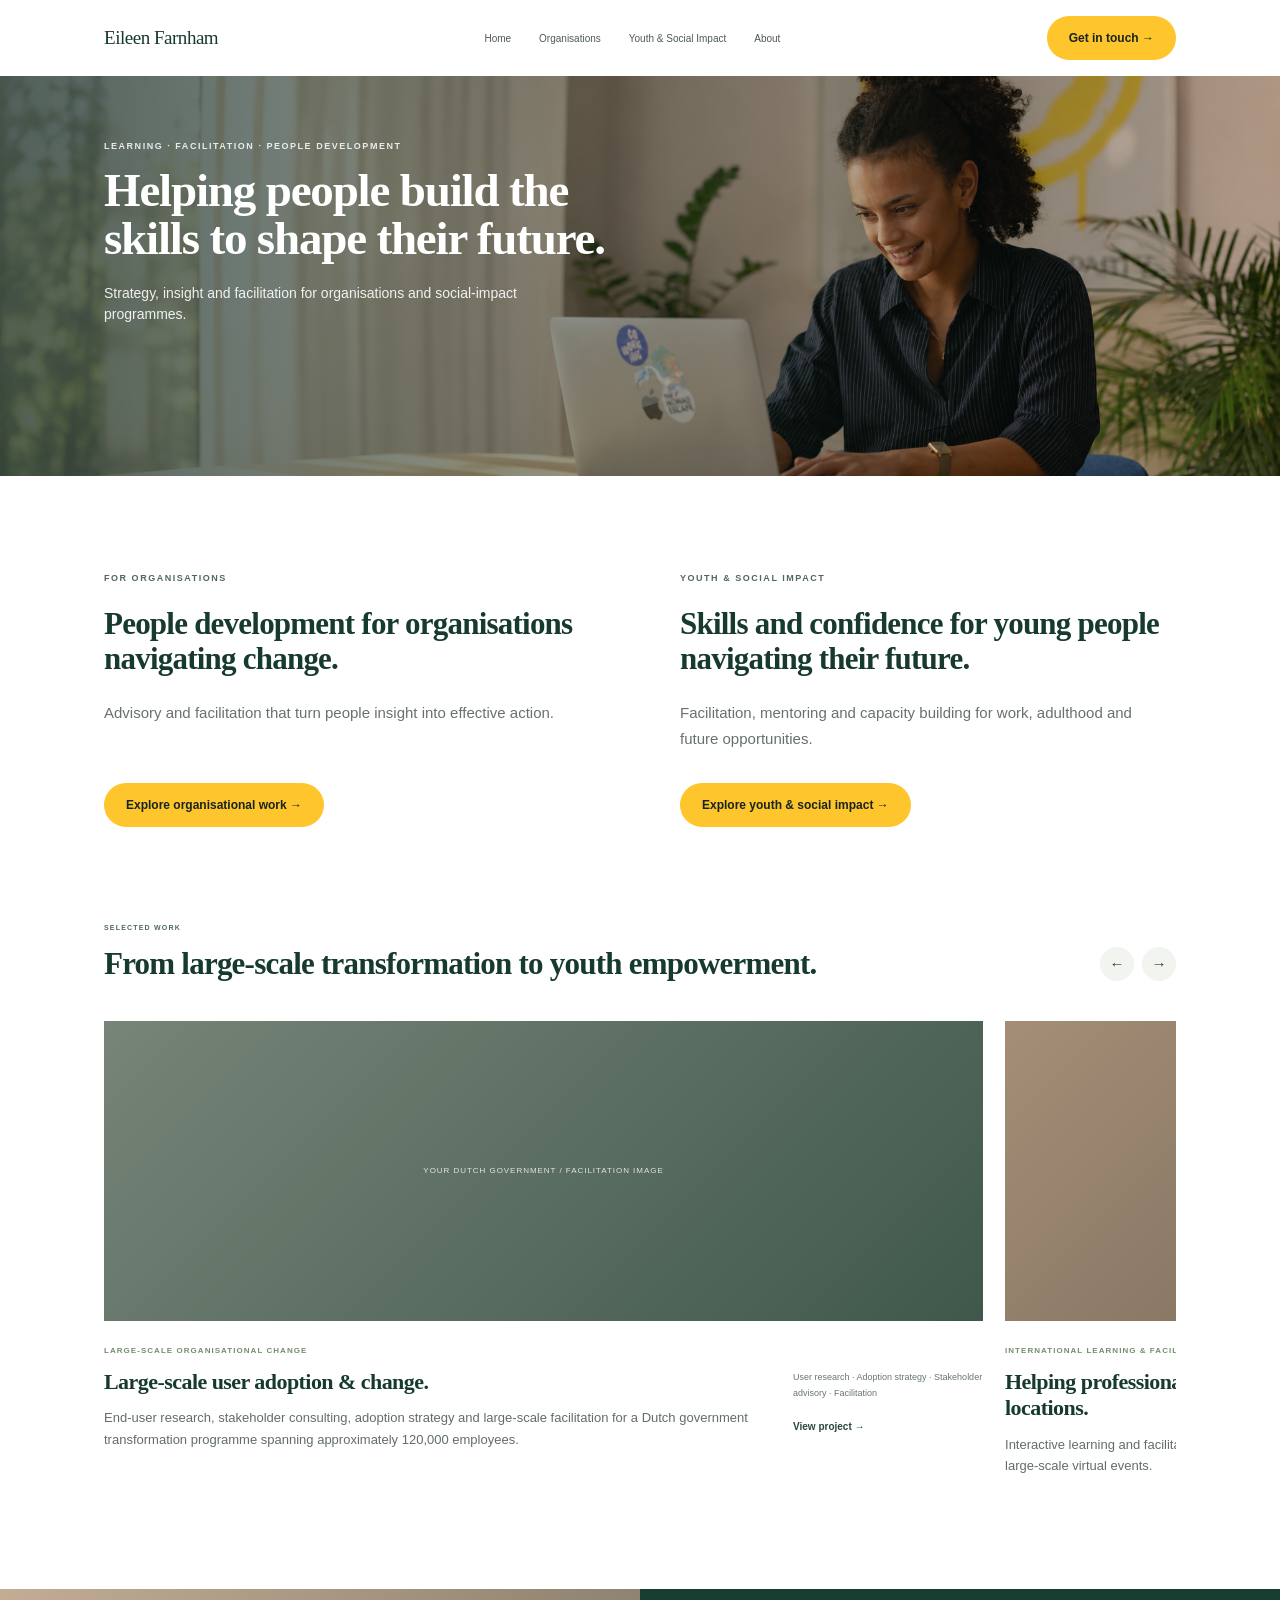
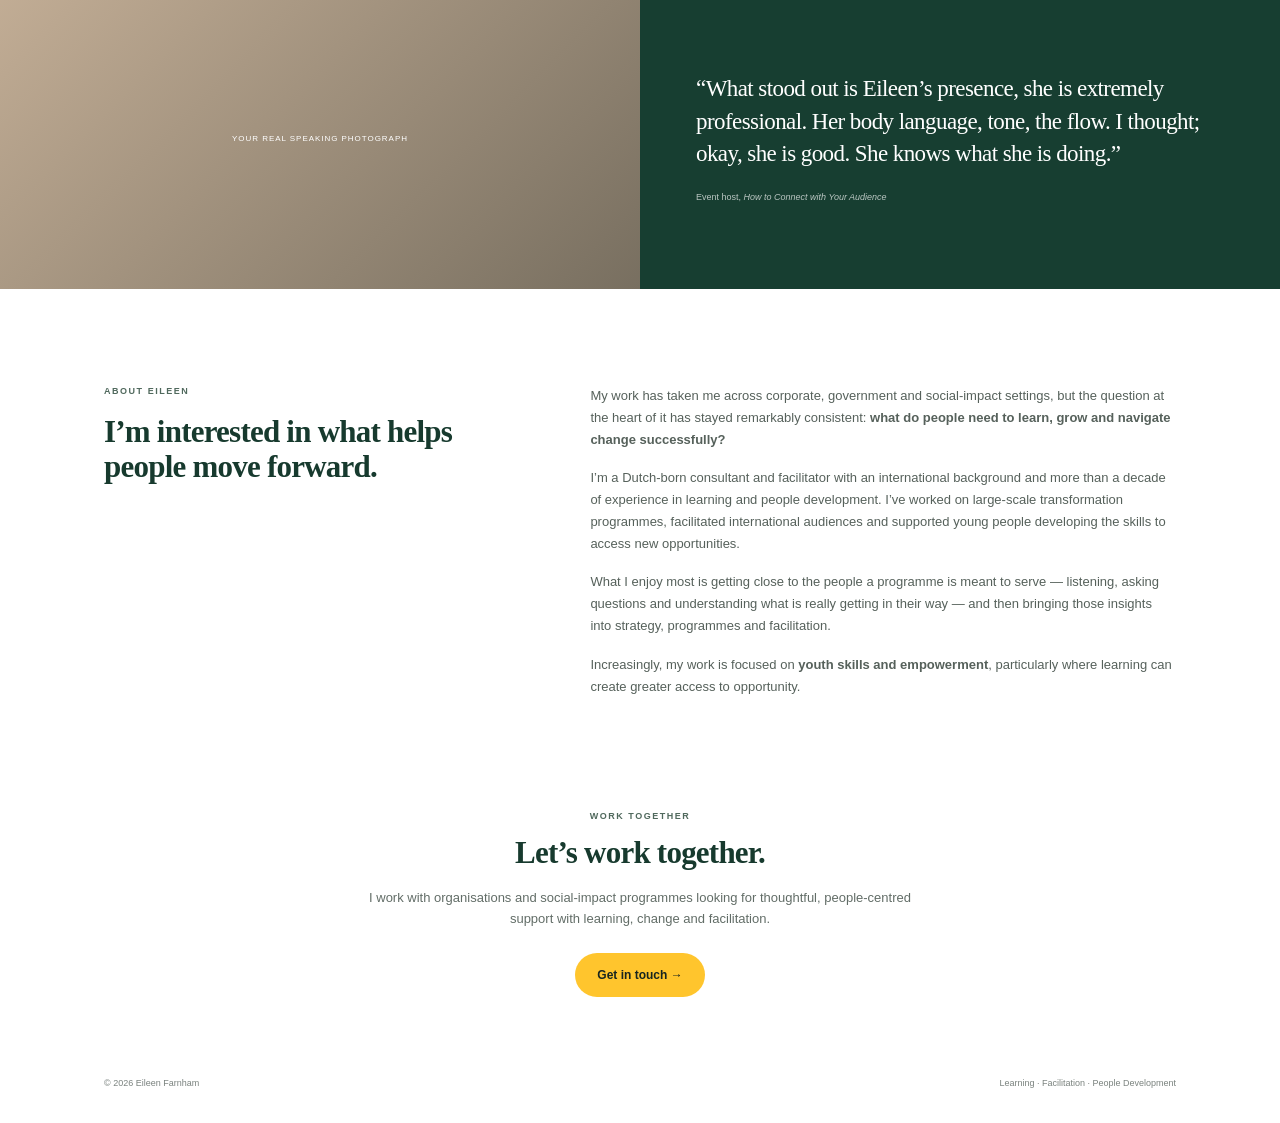
==== commit b9cdc37a: "Add approved Organisations page and navigation" ====
--- a/index.html
+++ b/index.html
@@ -15,7 +15,7 @@
 
   <nav>
     <a href="#home">Home</a>
-    <a href="#org">Organisations</a>
+    <a href="organisations.html">Organisations</a>
     <a href="#youth">Youth &amp; Social Impact</a>
     <a href="#about">About</a>
   </nav>
@@ -60,7 +60,7 @@
       Advisory and facilitation that turn people insight into effective action.
     </p>
 
-    <a class="yellow" href="#work">
+    <a class="yellow" href="organisations.html">
       Explore organisational work →
     </a>
 
@@ -362,7 +362,7 @@
     thoughtful, people-centred support with learning, change and facilitation.
   </p>
 
-  <a class="yellow" href="mailto:hello@eileenfarnham.com">
+  <a class="yellow" role="link" aria-disabled="true" title="Contact form coming soon">
     Get in touch →
   </a>
 
--- a/styles.css
+++ b/styles.css
@@ -8,486 +8,484 @@
 
 body {
   margin: 0;
-  background: #ffffff;
-  color: #24352e;
+  background: #fff;
+  color: #26372f;
   font-family: -apple-system, BlinkMacSystemFont, "Segoe UI", sans-serif;
-  line-height: 1.55;
+  line-height: 1.5;
 }
 
 a {
-  color: inherit;
   text-decoration: none;
 }
 
-.wrap,
-header,
-footer {
-  max-width: 1220px;
+.wrap {
+  max-width: 1152px;
   margin: auto;
-}
-
-
-/* HEADER */
-
-header {
-  padding: 22px 34px;
-  display: grid;
-  grid-template-columns: 1fr auto 1fr;
+  padding-left: 40px;
+  padding-right: 40px;
+}
+
+.serif {
+  font-family: Georgia, "Times New Roman", serif;
+  color: #173a2e;
+  letter-spacing: -0.025em;
+}
+
+.eye {
+  text-transform: uppercase;
+  letter-spacing: 0.17em;
+  font-size: 9px;
+  font-weight: 700;
+  color: #50695d;
+}
+
+.meta {
+  text-transform: uppercase;
+  letter-spacing: 0.13em;
+  font-size: 8px;
+  font-weight: 700;
+  color: #71906b;
+}
+
+.yellow {
+  display: inline-flex;
   align-items: center;
-  border-bottom: 1px solid #dfe4df;
-}
-
-.brand {
-  font-family: Georgia, "Times New Roman", serif;
-  font-size: 22px;
-}
-
-nav {
-  display: flex;
-  gap: 28px;
-  font-size: 12px;
-}
-
-header > .button {
-  justify-self: end;
-}
-
-
-/* BUTTONS */
-
-.button {
-  display: inline-block;
-  background: #ffc82e;
-  color: #18251f;
+  background: #ffc52d;
+  color: #17251f;
   border-radius: 999px;
-  padding: 12px 20px;
+  padding: 13px 22px;
   font-size: 12px;
   font-weight: 700;
-  line-height: 1.1;
-}
-
-.button.small {
-  padding: 11px 18px;
-}
-
-
-/* TYPOGRAPHY */
-
-.eyebrow {
-  text-transform: uppercase;
-  letter-spacing: .14em;
+}
+
+
+/* HEADER */
+
+header {
+  height: 76px;
+  display: flex;
+  align-items: center;
+  justify-content: space-between;
+  gap: 24px;
+}
+
+nav {
+  display: flex;
+  align-items: center;
+  gap: 28px;
   font-size: 10px;
-  font-weight: 700;
-  margin: 0 0 12px;
-  color: #42584d;
-}
-
-h1,
-h2,
-h3,
-blockquote {
-  font-family: Georgia, "Times New Roman", serif;
-  font-weight: 500;
-  letter-spacing: -.035em;
-  color: #19352c;
+}
+
+nav a {
+  color: #4e5a54;
 }
 
 
 /* HERO */
 
 .hero {
-  padding: 20px 34px 18px;
+  min-height: 400px;
+
+  background-image:
+    linear-gradient(
+      90deg,
+      rgba(15, 35, 26, 0.72),
+      rgba(15, 35, 26, 0.12)
+    ),
+    url("assets/hero.jpg");
+
+  background-size: cover;
+  background-position: center;
+  position: relative;
+}
+
+.hero-inner {
+  padding-top: 64px;
+  padding-bottom: 80px;
+}
+
+.hero-copy {
+  max-width: 530px;
+  color: white;
+}
+
+.hero .serif {
+  color: white;
+}
+
+.hero h1 {
+  font-size: 47px;
+  line-height: 1.04;
+  margin: 12px 0 20px;
+}
+
+.hero p:last-child {
+  font-size: 14px;
+  max-width: 448px;
+  color: rgba(255, 255, 255, 0.9);
+}
+
+
+/* TWO PATHWAYS */
+
+.pathways {
+  padding-top: 96px;
+  padding-bottom: 96px;
+
   display: grid;
   grid-template-columns: 1fr 1fr;
-  gap: 64px;
+  gap: 80px;
+}
+
+.path {
+  display: flex;
+  flex-direction: column;
+}
+
+.path-title,
+.section-title {
+  font-size: 31px;
+  line-height: 1.14;
+}
+
+.path-title {
+  max-width: 490px;
+  margin: 20px 0 24px;
+}
+
+.path-copy {
+  font-size: 15px;
+  line-height: 1.7;
+  color: #68716c;
+  max-width: 470px;
+  margin: 0 0 32px;
+}
+
+.path .yellow {
+  align-self: flex-start;
+  margin-top: auto;
+}
+
+
+/* SELECTED WORK */
+
+.work {
+  padding-bottom: 112px;
+}
+
+.work-head {
+  display: flex;
+  justify-content: space-between;
+  align-items: flex-end;
+  gap: 24px;
+  margin-bottom: 40px;
+}
+
+.work-head h2 {
+  margin: 12px 0 0;
+  max-width: 760px;
+}
+
+.arrows {
+  display: flex;
+  gap: 8px;
+}
+
+.arrow {
+  border: 0;
+  background: #f2f4f0;
+  width: 34px;
+  height: 34px;
+  border-radius: 50%;
+  cursor: pointer;
+  color: #29473a;
+  font-size: 15px;
+}
+
+.arrow:hover {
+  background: #ffc52d;
+}
+
+
+/* CAROUSEL */
+
+.carousel-window {
+  overflow: hidden;
+}
+
+.carousel-track {
+  display: flex;
+  gap: 22px;
+  transition: transform 0.4s ease;
+}
+
+.project-card {
+  flex: 0 0 82%;
+  min-width: 0;
+}
+
+.project-image {
+  height: 300px;
+
+  display: flex;
   align-items: center;
-  border-bottom: 1px solid #dfe4df;
-}
-
-.hero h1 {
-  font-size: clamp(48px, 4.6vw, 66px);
-  line-height: 1.02;
-  margin: 0 0 16px;
-  max-width: 600px;
-}
-
-.lead {
-  font-size: 16px;
-  line-height: 1.45;
-  color: #3f4944;
-  max-width: 600px;
+  justify-content: center;
+
+  color: rgba(255, 255, 255, 0.82);
+
+  font-size: 8px;
+  letter-spacing: 0.12em;
+  text-transform: uppercase;
+}
+
+.img1 {
+  background:
+    linear-gradient(
+      135deg,
+      #778478,
+      #3f584b
+    );
+}
+
+.img2 {
+  background:
+    linear-gradient(
+      135deg,
+      #a48e77,
+      #62574a
+    );
+}
+
+.img3 {
+  background:
+    linear-gradient(
+      135deg,
+      #87957f,
+      #c9af7c
+    );
+}
+
+.project-info {
+  display: grid;
+  grid-template-columns: 1fr 190px;
+  gap: 40px;
+  margin-top: 24px;
+}
+
+.project-info h3 {
+  font-size: 22px;
+  line-height: 1.2;
+  margin: 12px 0;
+}
+
+.project-info p {
+  font-size: 13px;
+  line-height: 1.65;
+  color: #626d67;
   margin: 0;
 }
 
-.actions {
-  display: flex;
-  gap: 12px;
-  margin-top: 22px;
-}
-
-.hero-image {
-  margin: 0;
-}
-
-.hero-image img {
-  display: block;
-  width: 100%;
-  height: 350px;
-  object-fit: cover;
-}
-
-
-/* TWO PATHWAYS */
-
-.pathways {
-  padding: 20px 34px;
+.skills {
+  padding-top: 24px;
+}
+
+.skills p {
+  font-size: 9px;
+  line-height: 1.8;
+  color: #69766f;
+  margin-bottom: 12px;
+}
+
+.view {
+  font-size: 10px;
+  font-weight: 600;
+  color: #29473a;
+}
+
+
+/* TESTIMONIAL */
+
+.quote {
   display: grid;
   grid-template-columns: 1fr 1fr;
-  border-bottom: 1px solid #dfe4df;
-}
-
-.pathways article {
-  padding: 0 48px 0 0;
-}
-
-.pathways article + article {
-  border-left: 1px solid #dfe4df;
-  padding: 0 0 0 52px;
-}
-
-.pathways h2 {
-  font-size: 34px;
-  line-height: 1.12;
-  margin: 0 0 12px;
-}
-
-.pathways article > p:not(.eyebrow) {
-  font-size: 15px;
-  color: #4b5550;
-  max-width: 500px;
-  margin: 0 0 18px;
-}
-
-
-/* SELECTED WORK */
-
-.work {
-  padding: 22px 34px 18px;
-}
-
-.section-title {
-  font-size: 40px;
-  line-height: 1.08;
-  margin: 0 0 22px;
-}
-
-.project-grid {
-  display: grid;
-  grid-template-columns: repeat(3, 1fr);
-}
-
-.project {
-  padding: 0 34px 0 0;
-  display: flex;
-  flex-direction: column;
-  min-width: 0;
-}
-
-.project + .project {
-  border-left: 1px solid #dfe4df;
-  padding-left: 34px;
-}
-
-.project-top {
+
+  background: #173e31;
+  color: white;
+}
+
+.quote-photo {
+  min-height: 300px;
+
+  background:
+    linear-gradient(
+      135deg,
+      #c2ad95,
+      #786f60
+    );
+
   display: flex;
   align-items: center;
-  gap: 14px;
-  margin-bottom: 7px;
-}
-
-.project-top::after {
-  content: "";
-  height: 1px;
-  background: #cfd7d1;
-  flex: 1;
-}
-
-.number {
-  font-family: Georgia, "Times New Roman", serif;
-  font-size: 22px;
-  color: #78a16e;
-}
-
-.project .eyebrow {
+  justify-content: center;
+
+  color: white;
   font-size: 8px;
-  margin-bottom: 8px;
-}
-
-.project h3 {
-  font-size: 25px;
-  line-height: 1.08;
-  margin: 0 0 12px;
-}
-
-.project > p:not(.eyebrow) {
-  font-size: 13px;
-  line-height: 1.45;
-  color: #505a55;
-  margin: 0 0 13px;
-}
-
-.project .skills {
-  border-top: 1px solid #dfe4df;
-  padding-top: 11px;
-  margin-top: auto !important;
-  color: #30473d !important;
-  font-size: 11px !important;
-}
-
-.project-link {
-  border-top: 1px solid #dfe4df;
-  border-bottom: 1px solid #dfe4df;
-  padding: 10px 0;
-  margin-top: 0;
-  font-size: 12px;
-  font-weight: 600;
-}
-
-
-/* TESTIMONIAL */
-
-.quote {
-  margin-top: 0;
-  background: #193e31;
-  color: #ffffff;
-  display: grid;
-  grid-template-columns: 1fr 1fr;
-  min-height: 300px;
-}
-
-.quote-image img {
-  display: block;
-  width: 100%;
-  height: 100%;
-  max-height: 330px;
-  object-fit: cover;
+  letter-spacing: 0.12em;
+  text-transform: uppercase;
 }
 
 .quote-copy {
-  padding: 42px 60px;
+  padding: 48px 56px;
+
   display: flex;
   flex-direction: column;
   justify-content: center;
 }
 
 .quote blockquote {
-  color: #ffffff;
-  font-size: 27px;
-  line-height: 1.35;
-  margin: 0 0 18px;
-}
-
-.quote-copy p {
-  font-size: 11px;
-  border-top: 1px solid rgba(255, 255, 255, .55);
-  padding-top: 12px;
-  margin: 0;
-  color: #e3e9e5;
+  font-size: 23px;
+  line-height: 1.42;
+  color: white;
+  margin: 0 0 20px;
+}
+
+.quote small {
+  font-size: 9px;
+  color: rgba(255, 255, 255, 0.7);
 }
 
 
 /* ABOUT */
 
 .about {
-  padding: 34px;
+  padding-top: 96px;
+  padding-bottom: 96px;
+
   display: grid;
-  grid-template-columns: .9fr 1.1fr;
-  gap: 90px;
-  border-bottom: 1px solid #dfe4df;
+  grid-template-columns: 0.8fr 1.2fr;
+  gap: 96px;
 }
 
 .about h2 {
-  font-size: 39px;
-  line-height: 1.12;
-  margin: 0;
-  max-width: 460px;
+  margin: 16px 0 0;
 }
 
 .about-copy {
   font-size: 13px;
-  line-height: 1.45;
-  color: #48534d;
+  line-height: 1.7;
+  color: #56615b;
+  max-width: 672px;
 }
 
 .about-copy p {
-  margin: 0 0 10px;
+  margin: 0 0 16px;
 }
 
 
 /* CONTACT */
 
 .contact {
-  padding: 26px 34px 28px;
   text-align: center;
-  border-bottom: 1px solid #dfe4df;
+  padding-bottom: 80px;
 }
 
 .contact h2 {
-  font-size: 39px;
-  margin: 0 0 7px;
-}
-
-.contact > p:not(.eyebrow) {
-  font-family: Georgia, "Times New Roman", serif;
-  color: #4f5853;
-  max-width: 610px;
-  margin: 0 auto 14px;
-  font-size: 14px;
-}
-
-.contact .eyebrow {
-  margin-bottom: 6px;
+  margin: 12px 0 16px;
+}
+
+.contact p {
+  font-size: 13px;
+  line-height: 1.65;
+  color: #626d67;
+  max-width: 576px;
+  margin: 0 auto 24px;
 }
 
 
 /* FOOTER */
 
 footer {
-  padding: 15px 34px 25px;
+  padding-bottom: 32px;
+
   display: flex;
   justify-content: space-between;
-  font-size: 10px;
+  gap: 20px;
+
+  font-size: 9px;
   color: #7a827e;
 }
 
-
-/* TABLET */
-
-@media (max-width: 850px) {
-
-  header {
-    grid-template-columns: 1fr auto;
-    padding: 20px 24px;
+.mobile-controls {
+  display: none;
+}
+
+
+/* MOBILE */
+
+@media (max-width: 767px) {
+
+  .wrap {
+    padding-left: 28px;
+    padding-right: 28px;
   }
 
   nav {
     display: none;
   }
 
-  .hero {
-    grid-template-columns: 1fr;
-    padding: 48px 24px;
-    gap: 32px;
-  }
-
-  .hero-image img {
-    height: 430px;
+  .hero h1 {
+    font-size: 38px;
   }
 
   .pathways {
     grid-template-columns: 1fr;
-    padding: 0 24px;
-  }
-
-  .pathways article,
-  .pathways article + article {
-    padding: 38px 0;
-    border-left: 0;
-  }
-
-  .pathways article + article {
-    border-top: 1px solid #dfe4df;
-  }
-
-  .work {
-    padding: 50px 24px;
-  }
-
-  .project-grid {
+    gap: 56px;
+
+    padding-top: 64px;
+    padding-bottom: 64px;
+  }
+
+  .path-title,
+  .section-title {
+    font-size: 30px;
+  }
+
+  .work-head .arrows {
+    display: none;
+  }
+
+  .project-card {
+    flex-basis: 92%;
+  }
+
+  .project-image {
+    height: 225px;
+  }
+
+  .project-info {
     grid-template-columns: 1fr;
-  }
-
-  .project,
-  .project + .project {
-    padding: 28px 0;
-    border-left: 0;
-    border-top: 1px solid #dfe4df;
-  }
-
-  .project:first-child {
-    border-top: 0;
+    gap: 16px;
+  }
+
+  .skills {
+    padding-top: 0;
   }
 
   .quote {
     grid-template-columns: 1fr;
   }
 
-  .quote-image img {
-    height: 400px;
-  }
-
-  .quote-copy {
-    padding: 45px 24px;
-  }
-
   .about {
     grid-template-columns: 1fr;
-    gap: 28px;
-    padding: 55px 24px;
-  }
-
-  .contact {
-    padding: 55px 24px;
-  }
-
-  footer {
-    padding: 22px 24px 35px;
-  }
-}
-
-
-/* MOBILE */
-
-@media (max-width: 520px) {
-
-  header > .button {
-    display: none;
-  }
-
-  .hero h1 {
-    font-size: 43px;
-  }
-
-  .actions {
-    flex-direction: column;
-    align-items: flex-start;
-  }
-
-  .hero-image img {
-    height: 360px;
-  }
-
-  .pathways h2,
-  .section-title,
-  .about h2,
-  .contact h2 {
-    font-size: 34px;
-  }
-
-  .project h3 {
-    font-size: 27px;
-  }
-
-  .quote blockquote {
-    font-size: 24px;
-  }
-
-  footer {
-    flex-direction: column;
-    gap: 5px;
-  }
-
-  footer span:last-child {
-    display: none;
-  }
-}
+    gap: 40px;
+
+    padding-top: 64px;
+    padding-bottom: 64px;
+  }
+
+  .mobile-controls {
+    display: flex;
+    justify-content: flex-end;
+    gap: 8px;
+    margin-top: 28px;
+  }
+}
